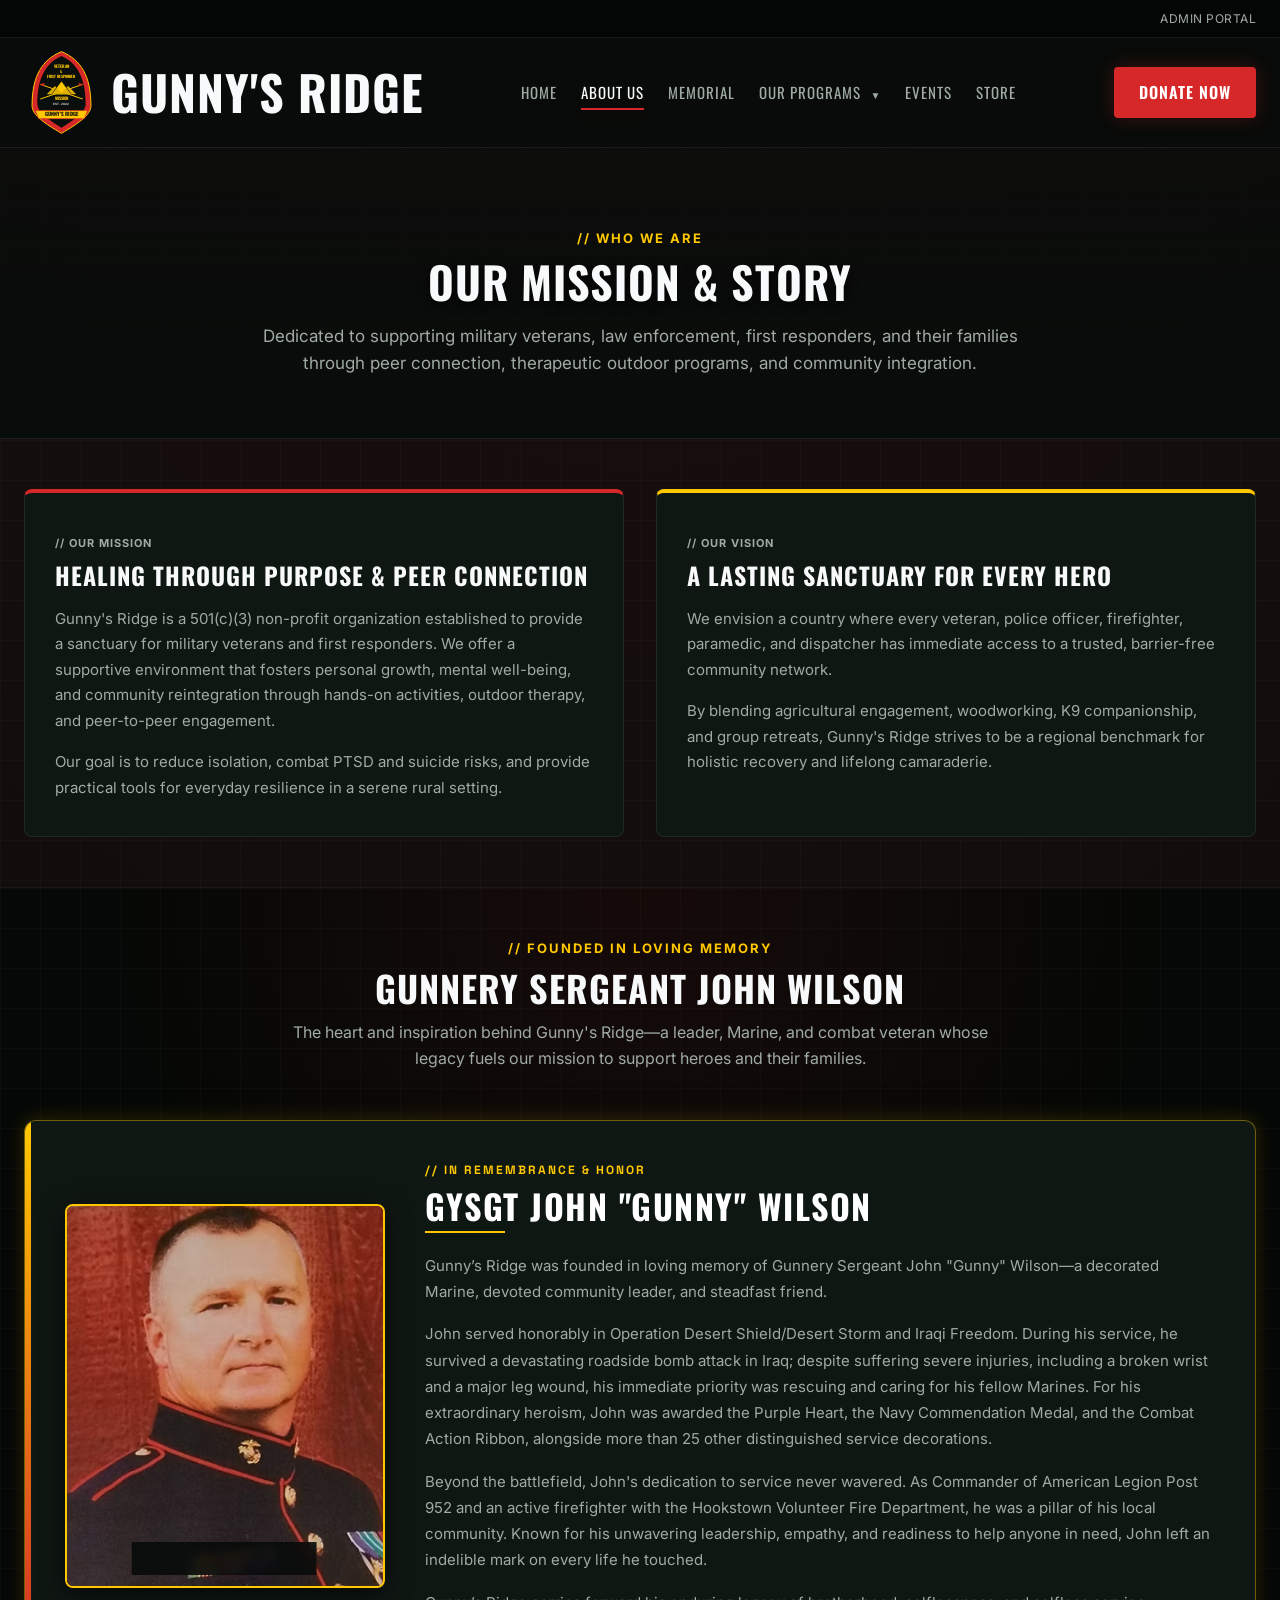
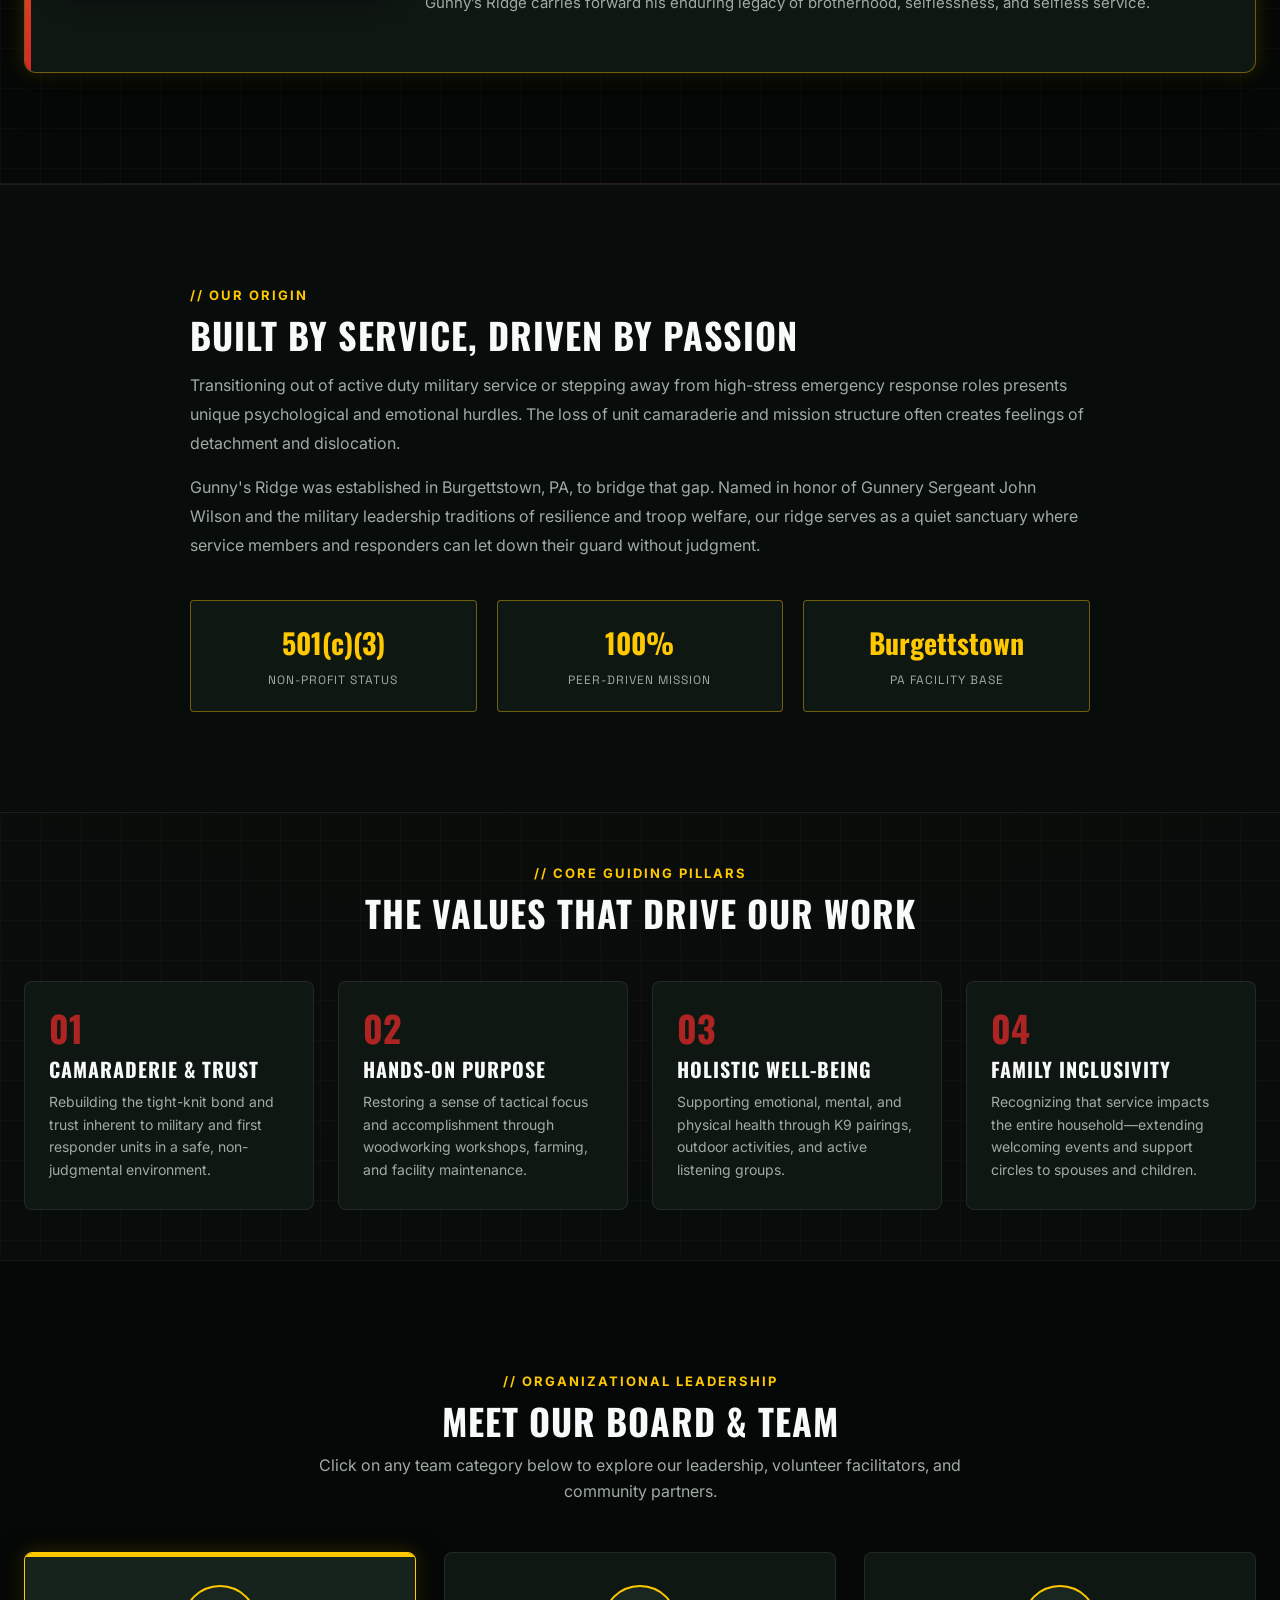
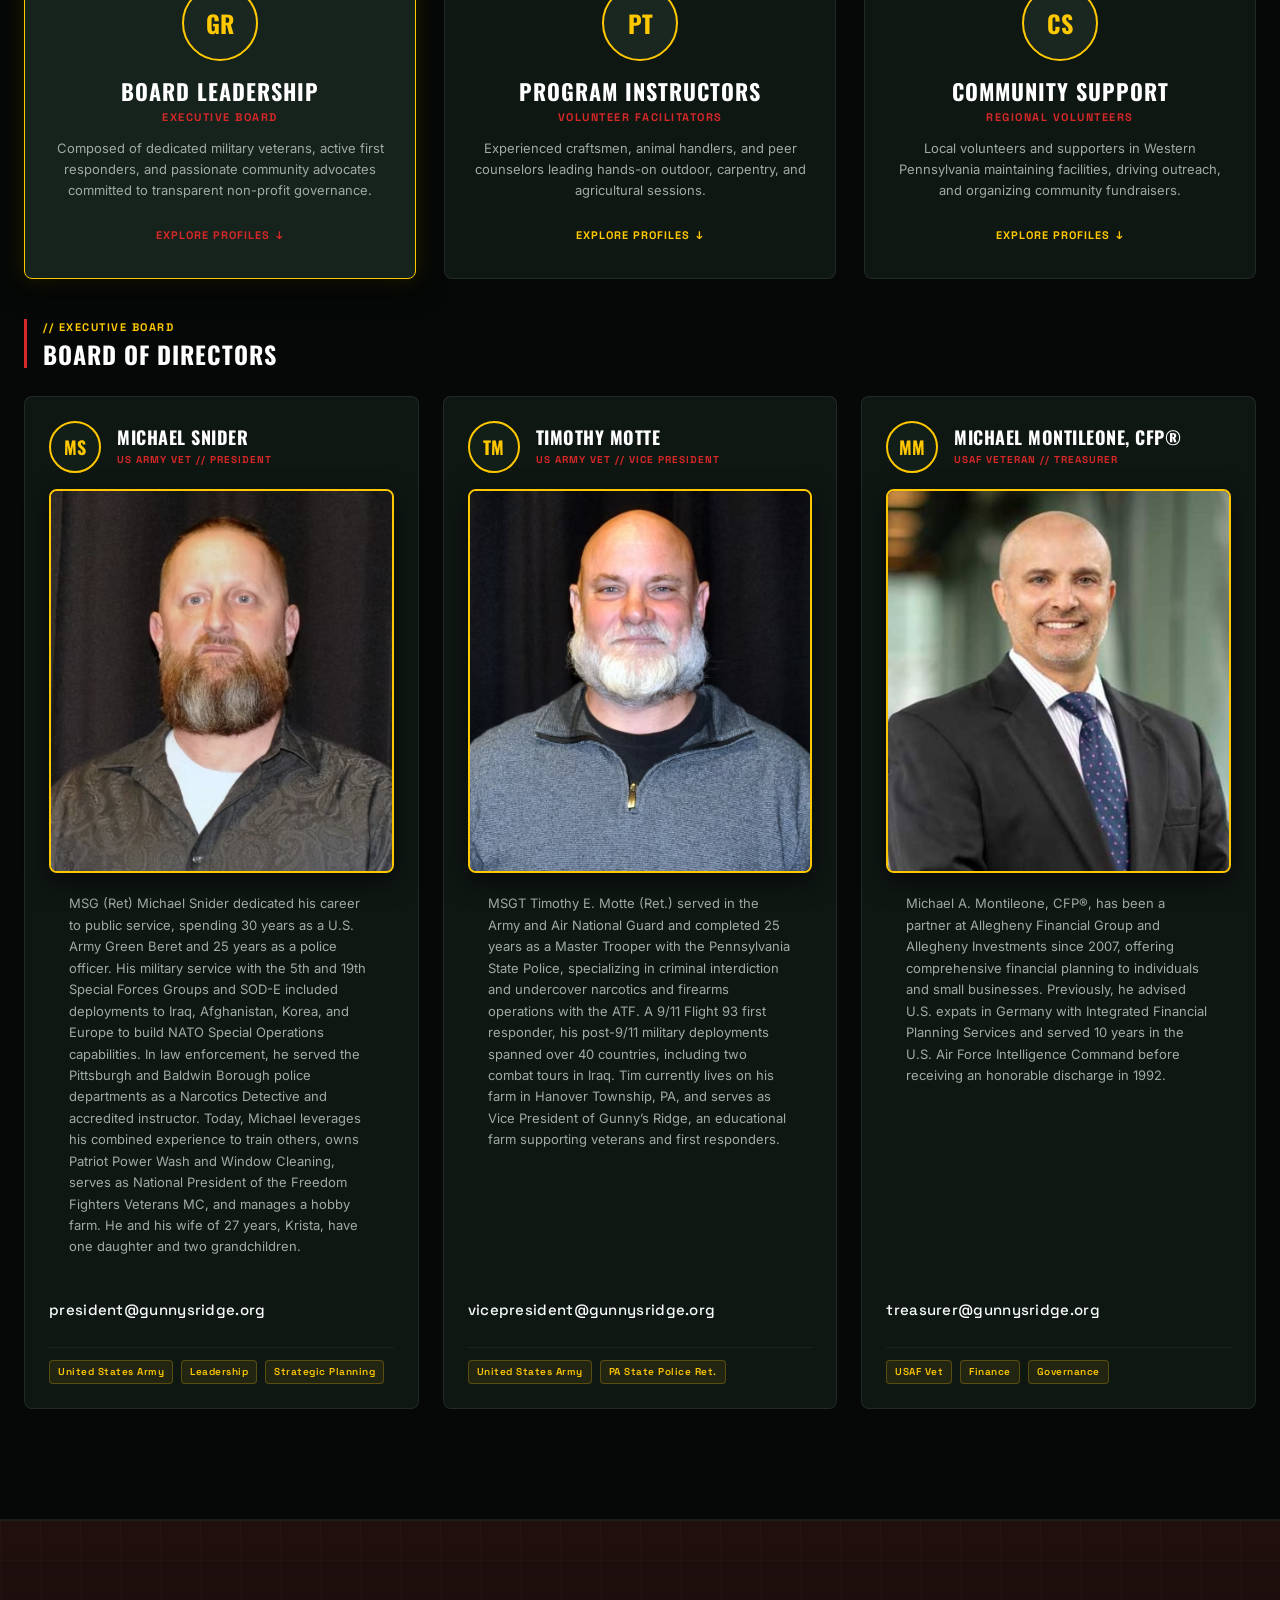
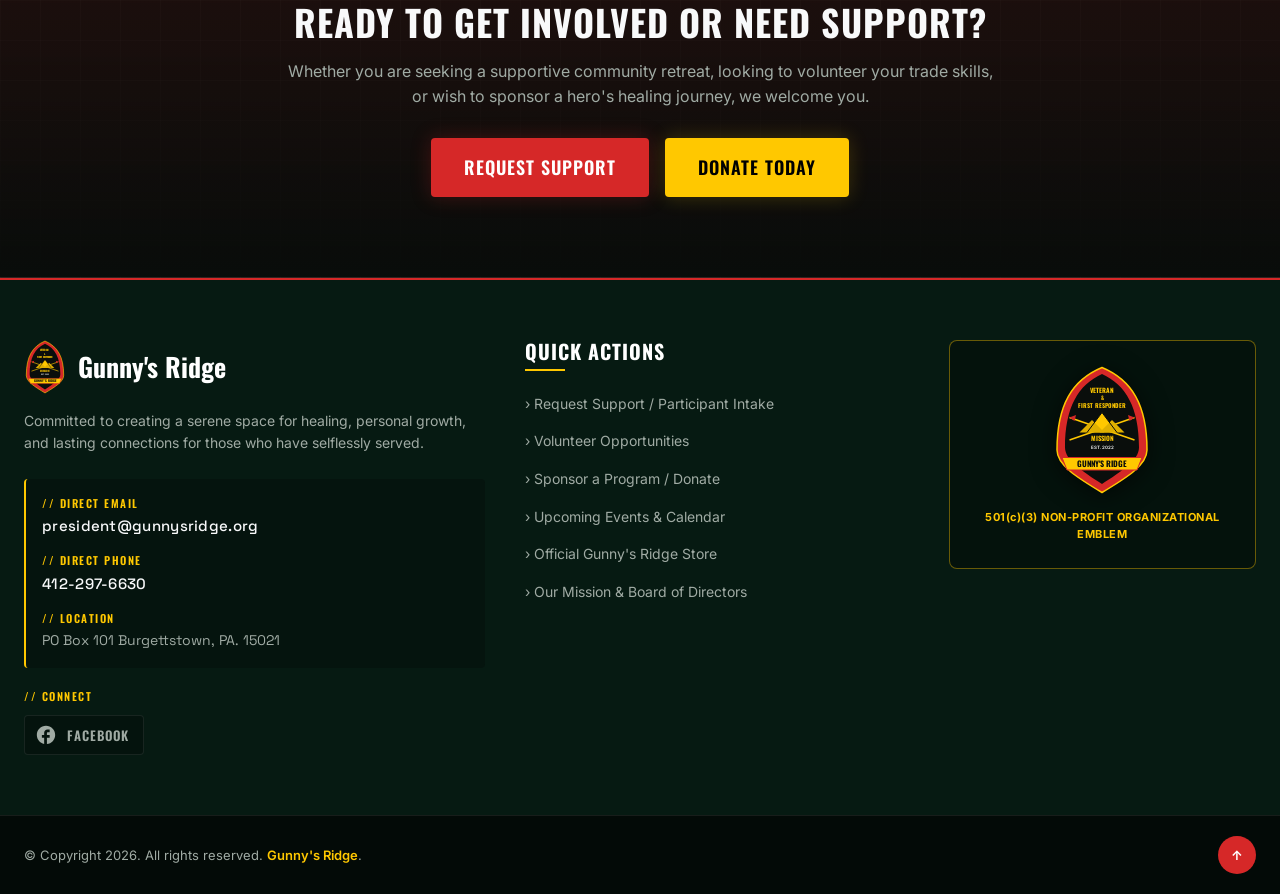
==== about_us/about_us.html @ 81937d88 "Added Events Page, new images, and favivon." ====
<!DOCTYPE html>
<html lang="en">
<head>
  <meta charset="UTF-8">
  <link rel="icon" href="../favicon.svg" type="image/svg+xml">
  <meta name="viewport" content="width=device-width, initial-scale=1.0">
  <title>About Us — Gunny's Ridge</title>
  
  <!-- Typography -->
  <link rel="preconnect" href="https://fonts.googleapis.com">
  <link rel="preconnect" href="https://fonts.gstatic.com" crossorigin>
  <link href="https://fonts.googleapis.com/css2?family=Inter:wght@300;400;500;600;700&family=Oswald:wght@500;600;700&family=Space+Grotesk:wght@500;600;700&display=swap" rel="stylesheet">

  <link rel="stylesheet" href="../shared.css">
  <link rel="stylesheet" href="about_us-style.css">
</head>
<body class="bg-pattern about-page" id="top">

  <!-- SVG Logo Emblem Definition -->
  <svg style="display: none;">
    <symbol id="gunny-emblem" viewBox="0 0 200 260">
      <path d="M 100,5 C 160,30 190,80 190,170 C 190,200 150,225 100,255 C 50,225 10,200 10,170 C 10,80 40,30 100,5 Z" fill="#D62828" stroke="#FFC800" stroke-width="3"/>
      <path d="M 100,18 C 148,40 174,85 174,165 C 174,190 140,212 100,238 C 60,212 26,190 26,165 C 26,85 52,40 100,18 Z" fill="#0A0E0C"/>
      <text x="100" y="55" fill="#FFC800" font-family="'Oswald', sans-serif" font-size="13" font-weight="700" text-anchor="middle">VETERAN</text>
      <text x="100" y="70" fill="#FFC800" font-family="'Oswald', sans-serif" font-size="11" font-weight="700" text-anchor="middle">&amp;</text>
      <text x="100" y="85" fill="#FFC800" font-family="'Oswald', sans-serif" font-size="12" font-weight="700" text-anchor="middle">FIRST RESPONDER</text>
      <line x1="35" y1="150" x2="165" y2="105" stroke="#FFC800" stroke-width="3"/>
      <polygon points="165,105 152,100 155,112" fill="#D62828"/>
      <line x1="35" y1="105" x2="165" y2="150" stroke="#FFC800" stroke-width="3"/>
      <polygon points="35,105 48,100 45,112" fill="#D62828"/>
      <polygon points="100,95 130,135 70,135" fill="#FFC800"/>
      <polygon points="80,110 105,135 55,135" fill="#E0B000"/>
      <polygon points="120,110 145,135 95,135" fill="#E0B000"/>
      <polyline points="70,135 100,95 130,135" fill="none" stroke="#0A0E0C" stroke-width="2"/>
      <text x="100" y="152" fill="#FFC800" font-family="'Oswald', sans-serif" font-size="13" font-weight="700" text-anchor="middle">MISSION</text>
      <text x="100" y="167" fill="#FFFFFF" font-family="'Inter', sans-serif" font-size="9" font-weight="600" text-anchor="middle">EST. 2022</text>
      <path d="M 20,185 L 180,185 L 170,210 L 30,210 Z" fill="#FFC800" stroke="#D62828" stroke-width="2"/>
      <text x="100" y="203" fill="#0A0E0C" font-family="'Oswald', sans-serif" font-size="16" font-weight="700" text-anchor="middle">GUNNY'S RIDGE</text>
    </symbol>
  </svg>

  <!-- Top Utility Bar -->
  <div class="utility-bar">
    <div class="utility-container">
      <div class="utility-actions">
        <a href="#admin" class="admin-link">Admin Portal</a>
      </div>
    </div>
  </div>

  <!-- Primary Navigation Header -->
  <header class="navbar">
    <div class="nav-container">
      <a href="../index.html" class="brand-logo">
        <svg class="logo-img" viewBox="0 0 200 260"><use href="#gunny-emblem"></use></svg>
        <span class="brand-title">GUNNY'S RIDGE</span>
      </a>

      <input type="checkbox" id="nav-toggle" class="nav-toggle-input">
      <label for="nav-toggle" class="nav-toggle-label" aria-label="Toggle Navigation Menu">
        <span></span>
        <span></span>
        <span></span>
      </label>

      <nav class="nav-menu">
        <ul class="nav-links">
          <li><a href="../index.html" class="nav-item">HOME</a></li>
          <li><a href="about_us.html" class="nav-item active">ABOUT US</a></li>
          <li><a href="#memorial" class="nav-item">MEMORIAL</a></li>
          <li class="nav-dropdown">
            <a href="../programs/programs-overview.html" class="nav-item">OUR PROGRAMS <span class="dropdown-arrow">▼</span></a>
            <ul class="dropdown-menu">
              <li><a href="../programs/support-and-healing.html">Support and Healing</a></li>
              <li><a href="../programs/sustainable-agriculture.html">Sustainable Agriculture</a></li>
              <li><a href="../programs/wood-working.html">Wood Working</a></li>
              <li><a href="../programs/team-building.html">Team Building &amp; Leadership</a></li>
              <li><a href="../programs/k9-service.html">K9 Service Dog Program</a></li>
              <li><a href="../programs/equine-therapy.html">Equine Therapy</a></li>
              <li><a href="../programs/animal-husbandry.html">Animal Husbandry</a></li>
            </ul>
          </li>
          <li><a href="../events/events.html" class="nav-item">EVENTS</a></li>
          <li><a href="../index.html#shop" class="nav-item">STORE</a></li>
        </ul>
        <div class="nav-cta-mobile">
          <a href="../index.html#donate" class="btn btn-crimson">DONATE NOW</a>
        </div>
      </nav>

      <div class="nav-cta-desktop">
        <a href="../index.html#donate" class="btn btn-crimson">DONATE NOW</a>
      </div>
    </div>
  </header>

  <main>
    <!-- Page Inner Hero Banner -->
    <section class="page-hero">
      <div class="page-hero-container">
        <span class="section-badge">// WHO WE ARE</span>
        <h1 class="page-hero-title">OUR MISSION &amp; STORY</h1>
        <p class="page-hero-subtitle">
          Dedicated to supporting military veterans, law enforcement, first responders, and their families through peer connection, therapeutic outdoor programs, and community integration.
        </p>
      </div>
    </section>

    <!-- Mission & Vision Section -->
    <section class="section-container">
      <div class="split-narrative-grid">
        <div class="narrative-card card-accent-border">
          <span class="card-badge">// OUR MISSION</span>
          <h2 class="narrative-heading">HEALING THROUGH PURPOSE &amp; PEER CONNECTION</h2>
          <p class="narrative-text">
            Gunny's Ridge is a 501(c)(3) non-profit organization established to provide a sanctuary for military veterans and first responders. We offer a supportive environment that fosters personal growth, mental well-being, and community reintegration through hands-on activities, outdoor therapy, and peer-to-peer engagement.
          </p>
          <p class="narrative-text">
            Our goal is to reduce isolation, combat PTSD and suicide risks, and provide practical tools for everyday resilience in a serene rural setting.
          </p>
        </div>

        <div class="narrative-card card-gold-border">
          <span class="card-badge">// OUR VISION</span>
          <h2 class="narrative-heading">A LASTING SANCTUARY FOR EVERY HERO</h2>
          <p class="narrative-text">
            We envision a country where every veteran, police officer, firefighter, paramedic, and dispatcher has immediate access to a trusted, barrier-free community network.
          </p>
          <p class="narrative-text">
            By blending agricultural engagement, woodworking, K9 companionship, and group retreats, Gunny's Ridge strives to be a regional benchmark for holistic recovery and lifelong camaraderie.
          </p>
        </div>
      </div>
    </section>

    <!-- MEMORIAL SECTION: IN LOVING MEMORY OF GYSGT JOHN WILSON -->
    <section class="memorial-section bg-pattern" id="memorial">
      <div class="section-container">
        <div class="section-header">
          <span class="section-badge">// FOUNDED IN LOVING MEMORY</span>
          <h2 class="section-title">GUNNERY SERGEANT JOHN WILSON</h2>
          <p class="section-subtitle">
            The heart and inspiration behind Gunny's Ridge—a leader, Marine, and combat veteran whose legacy fuels our mission to support heroes and their families.
          </p>
        </div>

        <!-- Featured Memorial Hero Card -->
        <div class="memorial-hero-card">
          <div class="memorial-portrait-container">
            <img src="../images/gunny.png" alt="Gunnery Sergeant John Wilson USMC Official Portrait" class="memorial-portrait-img">
            <div class="portrait-badge">USMC COMBAT VETERAN</div>
          </div>
          <div class="memorial-hero-content">
            <div class="memorial-rank-tag">// IN REMEMBRANCE &amp; HONOR</div>
            <h3 class="memorial-hero-name">GySgt John "Gunny" Wilson</h3>
            <div class="memorial-divider"></div>
            <p class="memorial-text">
              Gunny’s Ridge was founded in loving memory of Gunnery Sergeant John "Gunny" Wilson—a decorated Marine, devoted community leader, and steadfast friend.
            </p>
            <p class="memorial-text">
              John served honorably in Operation Desert Shield/Desert Storm and Iraqi Freedom. During his service, he survived a devastating roadside bomb attack in Iraq; despite suffering severe injuries, including a broken wrist and a major leg wound, his immediate priority was rescuing and caring for his fellow Marines. For his extraordinary heroism, John was awarded the Purple Heart, the Navy Commendation Medal, and the Combat Action Ribbon, alongside more than 25 other distinguished service decorations.
            </p>
            <p class="memorial-text">
              Beyond the battlefield, John's dedication to service never wavered. As Commander of American Legion Post 952 and an active firefighter with the Hookstown Volunteer Fire Department, he was a pillar of his local community. Known for his unwavering leadership, empathy, and readiness to help anyone in need, John left an indelible mark on every life he touched.
            </p>
            <p class="memorial-text"> 
              Gunny’s Ridge carries forward his enduring legacy of brotherhood, selflessness, and selfless service.
            </p>
          </div>
        </div>
      </div>
    </section>

    <!-- Origin & Background Story -->
    <section class="story-section">
      <div class="section-container">
        <div class="story-layout">
          <div class="story-content">
            <span class="section-badge">// OUR ORIGIN</span>
            <h2 class="section-title">BUILT BY SERVICE, DRIVEN BY PASSION</h2>
            <p class="story-paragraph">
              Transitioning out of active duty military service or stepping away from high-stress emergency response roles presents unique psychological and emotional hurdles. The loss of unit camaraderie and mission structure often creates feelings of detachment and dislocation.
            </p>
            <p class="story-paragraph">
              Gunny's Ridge was established in Burgettstown, PA, to bridge that gap. Named in honor of Gunnery Sergeant John Wilson and the military leadership traditions of resilience and troop welfare, our ridge serves as a quiet sanctuary where service members and responders can let down their guard without judgment.
            </p>

            <div class="stat-callout-grid">
              <div class="stat-box">
                <span class="stat-value">501(c)(3)</span>
                <span class="stat-label">Non-Profit Status</span>
              </div>
              <div class="stat-box">
                <span class="stat-value">100%</span>
                <span class="stat-label">Peer-Driven Mission</span>
              </div>
              <div class="stat-box">
                <span class="stat-value">Burgettstown</span>
                <span class="stat-label">PA Facility Base</span>
              </div>
            </div>
          </div>
        </div>
      </div>
    </section>

    <!-- Core Pillars / Values -->
    <section class="section-container">
      <div class="section-header">
        <span class="section-badge">// CORE GUIDING PILLARS</span>
        <h2 class="section-title">THE VALUES THAT DRIVE OUR WORK</h2>
      </div>

      <div class="pillars-grid">
        <div class="pillar-card">
          <div class="pillar-number">01</div>
          <h3 class="pillar-title">Camaraderie &amp; Trust</h3>
          <p class="pillar-desc">Rebuilding the tight-knit bond and trust inherent to military and first responder units in a safe, non-judgmental environment.</p>
        </div>

        <div class="pillar-card">
          <div class="pillar-number">02</div>
          <h3 class="pillar-title">Hands-On Purpose</h3>
          <p class="pillar-desc">Restoring a sense of tactical focus and accomplishment through woodworking workshops, farming, and facility maintenance.</p>
        </div>

        <div class="pillar-card">
          <div class="pillar-number">03</div>
          <h3 class="pillar-title">Holistic Well-being</h3>
          <p class="pillar-desc">Supporting emotional, mental, and physical health through K9 pairings, outdoor activities, and active listening groups.</p>
        </div>

        <div class="pillar-card">
          <div class="pillar-number">04</div>
          <h3 class="pillar-title">Family Inclusivity</h3>
          <p class="pillar-desc">Recognizing that service impacts the entire household—extending welcoming events and support circles to spouses and children.</p>
        </div>
      </div>
    </section>

    <!-- Leadership & Board of Directors Showcase -->
    <section class="team-wrapper" id="team-section">
      <div class="section-container">
        <div class="section-header">
          <span class="section-badge">// ORGANIZATIONAL LEADERSHIP</span>
          <h2 class="section-title">MEET OUR BOARD &amp; TEAM</h2>
          <p class="section-subtitle">Click on any team category below to explore our leadership, volunteer facilitators, and community partners.</p>
        </div>

        <!-- Pure CSS Interactive Controller Inputs -->
        <input type="radio" name="team-tab" id="tab-board" class="team-tab-input" checked>
        <input type="radio" name="team-tab" id="tab-instructors" class="team-tab-input">
        <input type="radio" name="team-tab" id="tab-volunteers" class="team-tab-input">

        <!-- Category Selector Tiles -->
        <div class="team-grid">
          <!-- Tile 1: Board Leadership -->
          <label for="tab-board" class="team-card team-card-interactive card-board-tile">
            <div class="active-indicator-bar"></div>
            <div class="team-avatar-placeholder">
              <span>GR</span>
            </div>
            <div class="team-info">
              <h3 class="team-name">Board Leadership</h3>
              <span class="team-role">EXECUTIVE BOARD</span>
              <p class="team-bio">Composed of dedicated military veterans, active first responders, and passionate community advocates committed to transparent non-profit governance.</p>
              <div class="tile-action-prompt">EXPLORE PROFILES <span class="arrow">↓</span></div>
            </div>
          </label>

          <!-- Tile 2: Program Instructors -->
          <label for="tab-instructors" class="team-card team-card-interactive card-instructors-tile">
            <div class="active-indicator-bar"></div>
            <div class="team-avatar-placeholder">
              <span>PT</span>
            </div>
            <div class="team-info">
              <h3 class="team-name">Program Instructors</h3>
              <span class="team-role">VOLUNTEER FACILITATORS</span>
              <p class="team-bio">Experienced craftsmen, animal handlers, and peer counselors leading hands-on outdoor, carpentry, and agricultural sessions.</p>
              <div class="tile-action-prompt">EXPLORE PROFILES <span class="arrow">↓</span></div>
            </div>
          </label>

          <!-- Tile 3: Community Support -->
          <label for="tab-volunteers" class="team-card team-card-interactive card-volunteers-tile">
            <div class="active-indicator-bar"></div>
            <div class="team-avatar-placeholder">
              <span>CS</span>
            </div>
            <div class="team-info">
              <h3 class="team-name">Community Support</h3>
              <span class="team-role">REGIONAL VOLUNTEERS</span>
              <p class="team-bio">Local volunteers and supporters in Western Pennsylvania maintaining facilities, driving outreach, and organizing community fundraisers.</p>
              <div class="tile-action-prompt">EXPLORE PROFILES <span class="arrow">↓</span></div>
            </div>
          </label>
        </div>

        <!-- Dynamic Profile Drawers -->
        <div class="team-profiles-container">

          <!-- DRAWER 1: BOARD LEADERSHIP PROFILES -->
          <div class="profile-drawer drawer-board">
            <div class="drawer-header">
              <span class="drawer-badge">// EXECUTIVE BOARD</span>
              <h3 class="drawer-title">BOARD OF DIRECTORS</h3>
            </div>
            
            <div class="profiles-detail-grid">
              <!-- Profile 1 -->
              <div class="profile-card">
                <div class="profile-header">
                  <div class="profile-avatar">
                    <span>MS</span>
                  </div>
                  <div class="profile-title-block">
                    <h4 class="profile-name">Michael Snider</h4>
                    <span class="profile-rank">US ARMY VET // PRESIDENT</span>
                  </div>
                </div>
                <div class="memorial-portrait-container">
                  <img src="../images/michael-sinder.png" class="memorial-portrait-img">
                </div>
                <p class="profile-bio">
                  MSG (Ret) Michael Snider dedicated his career to public service, spending 30 years as a U.S. Army Green Beret and 25 years as a police officer. His military service with the 5th and 19th Special Forces Groups and SOD-E included deployments to Iraq, Afghanistan, Korea, and Europe to build NATO Special Operations capabilities. In law enforcement, he served the Pittsburgh and Baldwin Borough police departments as a Narcotics Detective and accredited instructor. Today, Michael leverages his combined experience to train others, owns Patriot Power Wash and Window Cleaning, serves as National President of the Freedom Fighters Veterans MC, and manages a hobby farm. He and his wife of 27 years, Krista, have one daughter and two grandchildren.
                </p>
                <a href="mailto:president@gunnysridge.org" class="contact-value">president@gunnysridge.org</a>
                <br>
                <div class="profile-meta">
                  <span class="meta-tag">United States Army</span>
                  <span class="meta-tag">Leadership</span>
                  <span class="meta-tag">Strategic Planning</span>
                </div>
              </div>

              <!-- Profile 2 -->
              <div class="profile-card">
                <div class="profile-header">
                  <div class="profile-avatar">
                    <span>TM</span>
                  </div>
                  <div class="profile-title-block">
                    <h4 class="profile-name">Timothy Motte</h4>
                    <span class="profile-rank">US ARMY VET // VICE PRESIDENT</span>
                  </div>
                </div>
                <div class="memorial-portrait-container">
                  <img src="../images/timothy.png" class="memorial-portrait-img">
                </div>
                <p class="profile-bio">
                  MSGT Timothy E. Motte (Ret.) served in the Army and Air National Guard and completed 25 years as a Master Trooper with the Pennsylvania State Police, specializing in criminal interdiction and undercover narcotics and firearms operations with the ATF. A 9/11 Flight 93 first responder, his post-9/11 military deployments spanned over 40 countries, including two combat tours in Iraq. Tim currently lives on his farm in Hanover Township, PA, and serves as Vice President of Gunny’s Ridge, an educational farm supporting veterans and first responders.
                </p>
                <a href="mailto:vicepresident@gunnysridge.org" class="contact-value">vicepresident@gunnysridge.org</a>
                <br>
                <div class="profile-meta">
                  <span class="meta-tag">United States Army</span>
                  <span class="meta-tag">PA State Police Ret.</span>
                </div>
              </div>

              <!-- Profile 3 -->
              <div class="profile-card">
                <div class="profile-header">
                  <div class="profile-avatar">
                    <span>MM</span>
                  </div>
                  <div class="profile-title-block">
                    <h4 class="profile-name">Michael Montileone, CFP®</h4>
                    <span class="profile-rank">USAF VETERAN // TREASURER</span>
                  </div>
                </div>
                <div class="memorial-portrait-container">
                  <img src="../images/michael.jpg" class="memorial-portrait-img">
                </div> 
                <p class="profile-bio">
                  Michael A. Montileone, CFP®, has been a partner at Allegheny Financial Group and Allegheny Investments since 2007, offering comprehensive financial planning to individuals and small businesses. Previously, he advised U.S. expats in Germany with Integrated Financial Planning Services and served 10 years in the U.S. Air Force Intelligence Command before receiving an honorable discharge in 1992.
                </p>
                <a href="mailto:treasurer@gunnysridge.org" class="contact-value">treasurer@gunnysridge.org</a>
                <br>
                <div class="profile-meta">
                  <span class="meta-tag">USAF Vet</span>
                  <span class="meta-tag">Finance</span>
                  <span class="meta-tag">Governance</span>
                </div>
              </div>
            </div>
          </div>

          <!-- DRAWER 2: PROGRAM INSTRUCTORS PROFILES -->
          <div class="profile-drawer drawer-instructors">
            <div class="drawer-header">
              <span class="drawer-badge">// VOLUNTEER FACILITATORS</span>
              <h3 class="drawer-title">PROGRAM INSTRUCTORS &amp; PEER FACILITATORS</h3>
            </div>

            <div class="profiles-detail-grid">
              <!-- Profile 1 -->
              <div class="profile-card">
                <div class="profile-header">
                  <div class="profile-avatar">
                    <span>TH</span>
                  </div>
                  <div class="profile-title-block">
                    <h4 class="profile-name">Tom "Grizz" Hendricks</h4>
                    <span class="profile-rank">US ARMY COMBAT VET // WOODWORKING LEAD</span>
                  </div>
                </div>
                <p class="profile-bio">
                  Master carpenter and Army veteran. Tom guides hands-on timber and furniture building workshops, using creative craft to build focus and camaraderie.
                </p>
                <div class="profile-meta">
                  <span class="meta-tag">Woodworking</span>
                  <span class="meta-tag">Army Vet</span>
                  <span class="meta-tag">Craft Therapy</span>
                </div>
              </div>

              <!-- Profile 2 -->
              <div class="profile-card">
                <div class="profile-header">
                  <div class="profile-avatar">
                    <span>MT</span>
                  </div>
                  <div class="profile-title-block">
                    <h4 class="profile-name">Marcus Thorne</h4>
                    <span class="profile-rank">RET. POLICE K9 OFFICER // CANINE PROGRAM</span>
                  </div>
                </div>
                <p class="profile-bio">
                  20 years in law enforcement as a K9 handler and trainer. Marcus manages service dog orientations, handler training, and animal-assisted therapy circles.
                </p>
                <div class="profile-meta">
                  <span class="meta-tag">K9 Handler</span>
                  <span class="meta-tag">Law Enforcement</span>
                  <span class="meta-tag">Therapy</span>
                </div>
              </div>

              <!-- Profile 3 -->
              <div class="profile-card">
                <div class="profile-header">
                  <div class="profile-avatar">
                    <span>ER</span>
                  </div>
                  <div class="profile-title-block">
                    <h4 class="profile-name">Elena Rostova</h4>
                    <span class="profile-rank">HORTICULTURIST // AGRICULTURE DIRECTOR</span>
                  </div>
                </div>
                <p class="profile-bio">
                  Specialist in sustainable farming and regenerative soil systems. Elena leads our outdoor therapeutic agriculture and livestock management activities.
                </p>
                <div class="profile-meta">
                  <span class="meta-tag">Agriculture</span>
                  <span class="meta-tag">First Responder Family</span>
                  <span class="meta-tag">Outdoors</span>
                </div>
              </div>
            </div>
          </div>

          <!-- DRAWER 3: COMMUNITY SUPPORT PROFILES -->
          <div class="profile-drawer drawer-volunteers">
            <div class="drawer-header">
              <span class="drawer-badge">// REGIONAL VOLUNTEERS</span>
              <h3 class="drawer-title">COMMUNITY SUPPORT &amp; REGIONAL TEAM</h3>
            </div>

            <div class="profiles-detail-grid">
              <!-- Profile 1 -->
              <div class="profile-card">
                <div class="profile-header">
                  <div class="profile-avatar">
                    <span>RA</span>
                  </div>
                  <div class="profile-title-block">
                    <h4 class="profile-name">Rachel Adams</h4>
                    <span class="profile-rank">REGIONAL OUTREACH COORDINATOR</span>
                  </div>
                </div>
                <p class="profile-bio">
                  Coordinates regional partnerships across Western Pennsylvania, connecting local emergency services, VA centers, and community sponsors.
                </p>
                <div class="profile-meta">
                  <span class="meta-tag">Outreach</span>
                  <span class="meta-tag">Community</span>
                  <span class="meta-tag">Partnerships</span>
                </div>
              </div>

              <!-- Profile 2 -->
              <div class="profile-card">
                <div class="profile-header">
                  <div class="profile-avatar">
                    <span>CG</span>
                  </div>
                  <div class="profile-title-block">
                    <h4 class="profile-name">Carlos Gutierrez</h4>
                    <span class="profile-rank">VOLUNTEER FIREFIGHTER // LOGISTICS LEAD</span>
                  </div>
                </div>
                <p class="profile-bio">
                  Active volunteer firefighter in Washington County. Carlos leads facility workdays, event staging, equipment maintenance, and volunteer teams.
                </p>
                <div class="profile-meta">
                  <span class="meta-tag">Fire Service</span>
                  <span class="meta-tag">Logistics</span>
                  <span class="meta-tag">Workdays</span>
                </div>
              </div>

              <!-- Profile 3 -->
              <div class="profile-card">
                <div class="profile-header">
                  <div class="profile-avatar">
                    <span>JB</span>
                  </div>
                  <div class="profile-title-block">
                    <h4 class="profile-name">Jim &amp; Kathy Bauer</h4>
                    <span class="profile-rank">GROUNDS &amp; EVENT HOSPITALITY LEADS</span>
                  </div>
                </div>
                <p class="profile-bio">
                  Dedicated local supporters who oversee property beautification, participant meals during weekend retreats, and seasonal community fundraisers.
                </p>
                <div class="profile-meta">
                  <span class="meta-tag">Hospitality</span>
                  <span class="meta-tag">Facility Care</span>
                  <span class="meta-tag">Fundraising</span>
                </div>
              </div>
            </div>
          </div>

        </div>
      </div>
    </section>

    <!-- Call to Action Section -->
    <section class="cta-banner">
      <div class="cta-container">
        <h2 class="cta-title">READY TO GET INVOLVED OR NEED SUPPORT?</h2>
        <p class="cta-desc">
          Whether you are seeking a supportive community retreat, looking to volunteer your trade skills, or wish to sponsor a hero's healing journey, we welcome you.
        </p>
        <div class="cta-actions">
          <a href="../index.html#intake" class="btn btn-crimson btn-lg">REQUEST SUPPORT</a>
          <a href="../index.html#donate" class="btn btn-gold btn-lg">DONATE TODAY</a>
        </div>
      </div>
    </section>
  </main>

  <!-- Footer -->
  <footer class="modern-footer">
    <div class="footer-container">
      <!-- Col 1: Brand & Contact Info -->
      <div class="footer-col brand-col">
        <div class="footer-logo-block">
          <svg class="footer-logo-img" viewBox="0 0 200 260"><use href="#gunny-emblem"></use></svg>
          <div class="footer-brand-title">Gunny's Ridge</div>
        </div>
        <p class="footer-mission">
          Committed to creating a serene space for healing, personal growth, and lasting connections for those who have selflessly served.
        </p>
        
        <div class="footer-contact-info">
          <div class="contact-item">
            <span class="contact-label">// DIRECT EMAIL</span>
            <a href="mailto:president@gunnysridge.org" class="contact-value">president@gunnysridge.org</a>
          </div>
          <div class="contact-item">
            <span class="contact-label">// DIRECT PHONE</span>
            <a href="tel:4122976630" class="contact-value">412-297-6630</a>
          </div>
          <div class="contact-item">
            <span class="contact-label">// LOCATION</span>
            <span class="contact-value-static">PO Box 101 Burgettstown, PA. 15021</span>
          </div>
        </div>

        <div class="footer-social">
          <span class="contact-label">// CONNECT</span>
          <ul class="social-links">
            <li>
              <a href="https://www.facebook.com/profile.php?id=100088198623517"
                 class="social-link"
                 target="_blank"
                 rel="noopener noreferrer"
                 aria-label="Gunny's Ridge on Facebook">
                <svg viewBox="0 0 24 24" aria-hidden="true" focusable="false">
                  <path d="M22 12c0-5.52-4.48-10-10-10S2 6.48 2 12c0 4.84 3.44 8.87 8 9.8V15H7.5v-3H10v-2.5C10 7.57 11.57 6 13.5 6H16v3h-2c-.55 0-1 .45-1 1V12h3v3h-3v6.95c5.05-.5 9-4.76 9-9.95z"/>
                </svg>
                <span class="social-link-label">Facebook</span>
              </a>
            </li>
          </ul>
        </div>
      </div>

      <!-- Col 2: Quick Links -->
      <div class="footer-col nav-col">
        <h3 class="footer-heading">Quick Actions</h3>
        <ul class="footer-links">
          <li><a href="../index.html#intake">› Request Support / Participant Intake</a></li>
          <li><a href="../index.html#volunteer">› Volunteer Opportunities</a></li>
          <li><a href="../index.html#donate">› Sponsor a Program / Donate</a></li>
          <li><a href="../events/events.html">› Upcoming Events &amp; Calendar</a></li>
          <li><a href="../index.html#shop">› Official Gunny's Ridge Store</a></li>
          <li><a href="about_us.html">› Our Mission &amp; Board of Directors</a></li>
        </ul>
      </div>

      <!-- Col 3: Emblem Showcase -->
      <div class="footer-col crest-col">
        <div class="crest-card">
          <svg class="crest-img" viewBox="0 0 200 260"><use href="#gunny-emblem"></use></svg>
          <div class="crest-tag">501(c)(3) NON-PROFIT ORGANIZATIONAL EMBLEM</div>
        </div>
      </div>
    </div>

    <div class="footer-bottom">
      <div class="bottom-container">
        <p>© Copyright 2026. All rights reserved. <span class="highlight-text">Gunny's Ridge</span>.</p>
        <a href="#top" class="back-to-top" aria-label="Back to Top">
          <span>↑</span>
        </a>
      </div>
    </div>
  </footer>

</body>
</html>
---- shared.css ----
/* ==========================================================================
   GUNNY'S RIDGE — SHARED DESIGN SYSTEM (chrome, tokens, layout)
   ========================================================================== */

:root {
  --brand-red: #D62828;
  --brand-red-hover: #B01E1E;
  --brand-gold: #FFC800;
  --brand-gold-hover: #E0B000;

  --bg-dark-base: #080C0A;
  --bg-forest-dark: #061A12;
  --bg-card-surface: #0F1713;
  --bg-card-hover: #16221C;

  --text-primary: #F8F9FA;
  --text-muted: #A0ABA4;
  --text-gold: #FFD700;

  --border-subtle: rgba(255, 255, 255, 0.08);
  --border-red: rgba(214, 40, 40, 0.4);
  --border-gold: rgba(255, 200, 0, 0.4);
  --glow-red: 0 0 20px rgba(214, 40, 40, 0.25);
  --glow-gold: 0 0 20px rgba(255, 200, 0, 0.2);

  --font-heading: 'Oswald', sans-serif;
  --font-body: 'Inter', system-ui, -apple-system, sans-serif;
  --font-tech: 'Space Grotesk', sans-serif;

  --radius-sm: 4px;
  --radius-md: 8px;
  --radius-lg: 12px;
  --transition: all 0.25s cubic-bezier(0.4, 0, 0.2, 1);
}

*, *::before, *::after {
  box-sizing: border-box;
  margin: 0;
  padding: 0;
}

html {
  scroll-behavior: smooth;
  font-size: 16px;
}

body {
  background-color: var(--bg-dark-base);
  color: var(--text-primary);
  font-family: var(--font-body);
  line-height: 1.6;
  -webkit-font-smoothing: antialiased;
  overflow-x: hidden;
}

h1, h2, h3, h4 {
  font-family: var(--font-heading);
  text-transform: uppercase;
  letter-spacing: 1px;
  line-height: 1.15;
}

a {
  color: inherit;
  text-decoration: none;
}

.bg-pattern {
  background-image:
    radial-gradient(circle at 50% 0%, rgba(214, 40, 40, 0.08) 0%, transparent 50%),
    linear-gradient(to right, rgba(255, 255, 255, 0.02) 1px, transparent 1px),
    linear-gradient(to bottom, rgba(255, 255, 255, 0.02) 1px, transparent 1px);
  background-size: 100% 100%, 40px 40px, 40px 40px;
}

.desktop-only {
  display: inline;
}

/* Buttons */
.btn {
  display: inline-flex;
  align-items: center;
  justify-content: center;
  padding: 12px 24px;
  min-height: 48px;
  font-family: var(--font-heading);
  font-size: 16px;
  font-weight: 600;
  letter-spacing: 1px;
  text-transform: uppercase;
  border-radius: var(--radius-sm);
  cursor: pointer;
  border: 1px solid transparent;
  transition: var(--transition);
  white-space: nowrap;
  flex-shrink: 0;
}

.btn-lg {
  padding: 14px 32px;
  font-size: 18px;
}

.btn-crimson {
  background-color: var(--brand-red);
  color: #FFFFFF;
  box-shadow: var(--glow-red);
}

.btn-crimson:hover {
  background-color: var(--brand-red-hover);
  transform: translateY(-2px);
}

.btn-gold {
  background-color: var(--brand-gold);
  color: #000000;
  box-shadow: var(--glow-gold);
}

.btn-gold:hover {
  background-color: var(--brand-gold-hover);
  transform: translateY(-2px);
}

/* Utility bar */
.utility-bar {
  background-color: #040605;
  border-bottom: 1px solid var(--border-subtle);
  font-size: 13px;
  padding: 8px 0;
}

.utility-container {
  max-width: 1280px;
  margin: 0 auto;
  padding: 0 24px;
  display: flex;
  justify-content: flex-end;
  align-items: center;
  gap: 12px;
}

.admin-link {
  color: var(--text-muted);
  font-size: 12px;
  letter-spacing: 0.5px;
  text-transform: uppercase;
  white-space: nowrap;
}

.admin-link:hover {
  color: var(--text-primary);
}

/* Navbar */
.navbar {
  position: sticky;
  top: 0;
  z-index: 1000;
  background-color: rgba(8, 12, 10, 0.95);
  backdrop-filter: blur(12px);
  border-bottom: 1px solid var(--border-subtle);
}

.nav-container {
  max-width: 1280px;
  margin: 0 auto;
  padding: 12px 24px;
  display: flex;
  justify-content: space-between;
  align-items: center;
  gap: 20px;
  position: relative;
}

.brand-logo {
  display: flex;
  align-items: center;
  gap: 12px;
  flex-shrink: 0;
  text-decoration: none;
}

.logo-img {
  height: 85px;
  width: 75px;
  flex-shrink: 0;
  display: block;
}

.brand-title {
  font-family: var(--font-heading);
  font-size: 48px;
  font-weight: 700;
  color: var(--text-primary);
  line-height: 1;
  letter-spacing: 1px;
  white-space: nowrap;
}

.nav-menu {
  display: flex;
  align-items: center;
  gap: 28px;
}

.nav-links {
  display: flex;
  align-items: center;
  gap: 24px;
  list-style: none;
}

.nav-item {
  font-family: var(--font-heading);
  font-size: 15px;
  letter-spacing: 1px;
  color: var(--text-muted);
  padding: 6px 0;
  transition: var(--transition);
  position: relative;
  white-space: nowrap;
  display: inline-block;
}

.nav-item:hover,
.nav-item.active {
  color: var(--text-primary);
}

.nav-item.active::after {
  content: '';
  position: absolute;
  bottom: 0;
  left: 0;
  width: 100%;
  height: 2px;
  background-color: var(--brand-red);
  box-shadow: var(--glow-red);
}

.nav-cta-desktop {
  flex-shrink: 0;
}

.nav-cta-mobile {
  display: none;
}

.nav-toggle-input {
  display: none;
}

.nav-toggle-label {
  display: none;
  flex-direction: column;
  justify-content: space-between;
  width: 28px;
  height: 20px;
  cursor: pointer;
  flex-shrink: 0;
}

.nav-toggle-label span {
  height: 3px;
  width: 100%;
  background-color: var(--text-primary);
  border-radius: 2px;
  transition: var(--transition);
}

/* Dropdown */
.nav-dropdown {
  position: relative;
  display: inline-block;
}

.dropdown-arrow {
  font-size: 10px;
  margin-left: 6px;
  vertical-align: middle;
  transition: transform 0.2s ease;
}

.dropdown-menu {
  display: none;
  position: absolute;
  top: 100%;
  left: 0;
  background-color: var(--bg-card-surface);
  border: 1px solid var(--border-subtle);
  border-radius: var(--radius-sm);
  list-style: none;
  padding: 12px 0;
  min-width: 280px;
  z-index: 1001;
  box-shadow: 0 12px 30px rgba(0, 0, 0, 0.7), var(--glow-gold);
}

.nav-dropdown:hover .dropdown-menu {
  display: block;
  animation: fadeIn 0.2s ease-in-out;
}

.nav-dropdown:hover .dropdown-arrow {
  transform: rotate(180deg);
}

.dropdown-menu li a {
  display: block;
  padding: 12px 24px;
  color: var(--text-muted);
  font-size: 14px;
  font-family: var(--font-heading);
  letter-spacing: 1px;
  transition: var(--transition);
  text-transform: uppercase;
}

.dropdown-menu li a:hover {
  background-color: var(--bg-card-hover);
  color: var(--brand-gold);
  padding-left: 28px;
  border-left: 3px solid var(--brand-gold);
}

@keyframes fadeIn {
  from { opacity: 0; transform: translateY(-10px); }
  to { opacity: 1; transform: translateY(0); }
}

/* Page layout helpers */
.page-hero {
  padding: 80px 24px 60px;
  background:
    linear-gradient(180deg, rgba(8, 12, 10, 0.7) 0%, var(--bg-dark-base) 100%),
    url('https://images.unsplash.com/photo-1473448912268-2022ce9509d8?auto=format&fit=crop&w=1600&q=80') center/cover no-repeat;
  border-bottom: 1px solid var(--border-subtle);
  text-align: center;
}

.page-hero-container {
  max-width: 800px;
  margin: 0 auto;
}

.page-hero-title {
  font-size: 44px;
  margin-top: 8px;
  margin-bottom: 16px;
  text-shadow: 0 4px 12px rgba(0, 0, 0, 0.8);
}

.page-hero-subtitle {
  font-size: 17px;
  color: var(--text-muted);
  line-height: 1.6;
}

.section-container {
  max-width: 1280px;
  margin: 0 auto;
  padding: 80px 24px;
}

.section-header {
  text-align: center;
  margin-bottom: 48px;
}

.section-badge {
  color: var(--brand-gold);
  font-size: 13px;
  font-weight: 700;
  letter-spacing: 2px;
  display: block;
  margin-bottom: 8px;
}

.section-title {
  font-size: 36px;
}

.section-subtitle {
  color: var(--text-muted);
  font-size: 16px;
  max-width: 720px;
  margin: 12px auto 0;
  line-height: 1.6;
}

.narrative-text {
  color: var(--text-muted);
  font-size: 15px;
  margin-bottom: 16px;
  line-height: 1.7;
}

.content-body {
  max-width: 800px;
  text-align: center;
}

.card-badge {
  font-size: 11px;
  font-weight: 700;
  letter-spacing: 1px;
  color: var(--text-muted);
  margin-bottom: 12px;
}

.card-title {
  font-size: 24px;
  margin-bottom: 12px;
}

.card-desc {
  color: var(--text-muted);
  font-size: 14px;
  margin-bottom: 24px;
}

.card-link {
  font-family: var(--font-heading);
  font-size: 15px;
  color: var(--brand-gold);
  letter-spacing: 1px;
  display: inline-flex;
  align-items: center;
  gap: 6px;
  transition: var(--transition);
}

.card-link:hover {
  color: #FFFFFF;
}

/* FAQ */
.faq-section {
  max-width: 900px;
  margin: 0 auto 80px;
  padding: 0 24px;
}

.faq-title {
  text-align: center;
  font-size: 32px;
  margin-bottom: 30px;
  color: var(--brand-gold);
}

.faq-item {
  background: var(--bg-card-surface);
  border: 1px solid var(--border-subtle);
  border-radius: var(--radius-sm);
  margin-bottom: 16px;
  transition: var(--transition);
}

.faq-item:hover {
  border-color: var(--border-gold);
}

.faq-item summary {
  font-family: var(--font-heading);
  padding: 20px 24px;
  cursor: pointer;
  font-size: 18px;
  color: var(--text-primary);
  list-style: none;
  display: flex;
  justify-content: space-between;
  align-items: center;
  letter-spacing: 0.5px;
}

.faq-item summary::-webkit-details-marker {
  display: none;
}

.faq-item summary::after {
  content: '+';
  color: var(--brand-red);
  font-size: 24px;
  font-weight: 700;
  transition: var(--transition);
}

.faq-item[open] summary::after {
  content: '−';
  color: var(--brand-gold);
}

.faq-item p {
  padding: 0 24px 24px;
  color: var(--text-muted);
  font-size: 15px;
  line-height: 1.7;
  border-top: 1px solid rgba(255, 255, 255, 0.05);
  margin-top: 10px;
  padding-top: 20px;
}

/* Footer */
.modern-footer {
  background-color: var(--bg-forest-dark);
  border-top: 2px solid var(--brand-red);
  color: var(--text-primary);
  padding-top: 60px;
}

.footer-container {
  max-width: 1280px;
  margin: 0 auto;
  padding: 0 24px 60px;
  display: grid;
  grid-template-columns: 1.2fr 1fr 0.8fr;
  gap: 40px;
  align-items: start;
}

.footer-col {
  display: flex;
  flex-direction: column;
}

.footer-logo-block {
  display: flex;
  align-items: center;
  gap: 12px;
  margin-bottom: 16px;
}

.footer-logo-img {
  height: 54px;
  width: 42px;
  flex-shrink: 0;
}

.footer-brand-title {
  font-family: var(--font-heading);
  font-size: 26px;
  font-weight: 700;
  color: #FFFFFF;
}

.footer-mission {
  color: var(--text-muted);
  font-size: 14px;
  line-height: 1.6;
  margin-bottom: 24px;
}

.footer-contact-info {
  display: flex;
  flex-direction: column;
  gap: 14px;
  background: rgba(0, 0, 0, 0.25);
  padding: 16px;
  border-radius: var(--radius-sm);
  border-left: 2px solid var(--brand-gold);
}

.contact-item {
  display: flex;
  flex-direction: column;
  gap: 2px;
}

.contact-label {
  font-family: var(--font-heading);
  color: var(--brand-gold);
  font-size: 11px;
  letter-spacing: 1.5px;
  text-transform: uppercase;
  font-weight: 600;
}

.contact-value {
  font-family: var(--font-tech);
  color: var(--text-primary);
  font-size: 15px;
  font-weight: 500;
  letter-spacing: 0.3px;
  transition: var(--transition);
}

.contact-value:hover {
  color: var(--brand-red);
  padding-left: 2px;
}

.contact-value-static {
  font-family: var(--font-tech);
  color: var(--text-muted);
  font-size: 14px;
}

.footer-social {
  display: flex;
  flex-direction: column;
  gap: 10px;
  margin-top: 20px;
}

.social-links {
  list-style: none;
  display: flex;
  flex-wrap: wrap;
  gap: 10px;
}

.social-link {
  display: inline-flex;
  align-items: center;
  justify-content: center;
  gap: 10px;
  min-height: 40px;
  padding: 8px 14px 8px 10px;
  border: 1px solid var(--border-subtle);
  border-radius: var(--radius-sm);
  background-color: rgba(0, 0, 0, 0.25);
  color: var(--text-muted);
  transition: var(--transition);
}

.social-link svg {
  width: 22px;
  height: 22px;
  flex-shrink: 0;
  fill: currentColor;
}

.social-link-label {
  font-family: var(--font-heading);
  font-size: 13px;
  font-weight: 600;
  letter-spacing: 1px;
  text-transform: uppercase;
}

.social-link:hover,
.social-link:focus-visible {
  color: var(--brand-gold);
  border-color: var(--border-gold);
  background-color: rgba(255, 200, 0, 0.06);
  outline: none;
}

.footer-heading {
  font-size: 20px;
  color: #FFFFFF;
  margin-bottom: 20px;
  position: relative;
  padding-bottom: 8px;
}

.footer-heading::after {
  content: '';
  position: absolute;
  bottom: 0;
  left: 0;
  width: 40px;
  height: 2px;
  background-color: var(--brand-gold);
}

.footer-links {
  list-style: none;
  display: flex;
  flex-direction: column;
  gap: 12px;
}

.footer-links a {
  color: var(--text-muted);
  font-size: 14px;
  transition: var(--transition);
}

.footer-links a:hover {
  color: #FFFFFF;
  padding-left: 4px;
}

.crest-card {
  background: rgba(0, 0, 0, 0.3);
  border: 1px solid var(--border-gold);
  border-radius: var(--radius-md);
  padding: 24px;
  text-align: center;
  display: flex;
  flex-direction: column;
  align-items: center;
}

.crest-img {
  width: 100px;
  height: 130px;
  margin-bottom: 14px;
  filter: drop-shadow(0 4px 12px rgba(0, 0, 0, 0.6));
}

.crest-tag {
  font-size: 11px;
  font-weight: 700;
  color: var(--brand-gold);
  letter-spacing: 0.5px;
}

.footer-bottom {
  background-color: #030A07;
  border-top: 1px solid var(--border-subtle);
  padding: 20px 24px;
  font-size: 13px;
  color: var(--text-muted);
}

.bottom-container {
  max-width: 1280px;
  margin: 0 auto;
  display: flex;
  justify-content: space-between;
  align-items: center;
}

.highlight-text {
  color: var(--brand-gold);
  font-weight: 600;
}

.back-to-top {
  width: 38px;
  height: 38px;
  background-color: var(--brand-red);
  color: #FFFFFF;
  border-radius: 50%;
  display: flex;
  align-items: center;
  justify-content: center;
  font-weight: 700;
  transition: var(--transition);
}

.back-to-top:hover {
  background-color: var(--brand-gold);
  color: #000000;
}

/* Responsive — chrome */
@media (max-width: 1240px) and (min-width: 1025px) {
  .brand-title {
    font-size: 26px;
  }

  .nav-links {
    gap: 16px;
  }

  .nav-container {
    gap: 12px;
  }
}

@media (max-width: 1024px) {
  .nav-cta-desktop {
    display: none;
  }

  .nav-toggle-label {
    display: flex;
  }

  .nav-menu {
    position: absolute;
    top: 100%;
    left: 0;
    width: 100%;
    background-color: #080C0A;
    border-bottom: 1px solid var(--border-subtle);
    flex-direction: column;
    padding: 0 24px;
    gap: 16px;
    max-height: 0;
    opacity: 0;
    overflow: hidden;
    pointer-events: none;
    transition: max-height 0.35s ease, opacity 0.25s ease, padding 0.35s ease;
    box-shadow: 0 10px 30px rgba(0, 0, 0, 0.8);
  }

  .nav-toggle-input:checked ~ .nav-menu {
    max-height: 85vh;
    overflow-y: auto;
    opacity: 1;
    padding: 24px;
    pointer-events: auto;
  }

  .nav-links {
    flex-direction: column;
    align-items: flex-start;
    gap: 16px;
    width: 100%;
  }

  .nav-cta-mobile {
    display: block;
    width: 100%;
    margin-top: 8px;
  }

  .nav-cta-mobile .btn {
    width: 100%;
  }

  .dropdown-menu {
    position: static;
    box-shadow: none;
    border: none;
    border-left: 2px solid var(--border-subtle);
    padding-left: 10px;
    margin-top: 10px;
    display: none;
  }

  .nav-toggle-input:checked ~ .nav-menu .dropdown-menu,
  .nav-dropdown:hover .dropdown-menu,
  .nav-dropdown.active .dropdown-menu {
    display: block;
  }

  .footer-container {
    grid-template-columns: 1fr 1fr;
  }

  .crest-col {
    grid-column: span 2;
  }

  .crest-card {
    flex-direction: row;
    justify-content: space-around;
    text-align: left;
  }

  .crest-img {
    margin-bottom: 0;
  }
}

@media (max-width: 640px) {
  .desktop-only {
    display: none;
  }

  .brand-title {
    font-size: 24px;
  }

  .page-hero-title {
    font-size: 32px;
  }

  .section-title {
    font-size: 26px;
  }

  .footer-container {
    grid-template-columns: 1fr;
    gap: 32px;
  }

  .crest-col {
    grid-column: span 1;
  }

  .crest-card {
    flex-direction: column;
    text-align: center;
  }

  .crest-img {
    margin-bottom: 12px;
  }

  .bottom-container {
    flex-direction: column;
    gap: 12px;
    text-align: center;
  }
}
---- about_us/about_us-style.css ----
/* ==========================================================================
   ABOUT US — page-specific styles (chrome lives in shared.css)
   ========================================================================== */

.about-page .section-container {
  padding: 50px 24px;
}

/* Split Mission / Vision Cards */
.split-narrative-grid {
  display: grid;
  grid-template-columns: repeat(auto-fit, minmax(320px, 1fr));
  gap: 32px;
}

.narrative-card {
  background-color: var(--bg-card-surface);
  border: 1px solid var(--border-subtle);
  border-radius: var(--radius-md);
  padding: 36px 30px;
  transition: var(--transition);
}

.card-accent-border {
  border-top: 4px solid var(--brand-red);
}

.card-gold-border {
  border-top: 4px solid var(--brand-gold);
}

.narrative-card:hover {
  background-color: var(--bg-card-hover);
  transform: translateY(-3px);
  box-shadow: 0 10px 30px rgba(0, 0, 0, 0.4);
}

.narrative-heading {
  font-size: 24px;
  margin-top: 8px;
  margin-bottom: 16px;
}

.narrative-text {
  color: var(--text-muted);
  font-size: 15px;
  margin-bottom: 16px;
  line-height: 1.7;
}

.narrative-text:last-child {
  margin-bottom: 0;
}

/* 8. MEMORIAL SECTION */
.memorial-section {
  background-color: #050806;
  border-top: 1px solid var(--border-subtle);
  border-bottom: 1px solid var(--border-subtle);
  position: relative;
}

.memorial-hero-card {
  background: var(--bg-card-surface);
  border: 1px solid var(--border-gold);
  border-radius: var(--radius-lg);
  padding: 40px;
  display: grid;
  grid-template-columns: 320px 1fr;
  gap: 40px;
  align-items: center;
  box-shadow: 0 12px 40px rgba(0, 0, 0, 0.5), var(--glow-gold);
  margin-bottom: 60px;
  position: relative;
  overflow: hidden;
}

.memorial-hero-card::before {
  content: '';
  position: absolute;
  top: 0;
  left: 0;
  width: 6px;
  height: 100%;
  background: linear-gradient(180deg, var(--brand-gold) 0%, var(--brand-red) 100%);
}

.memorial-portrait-container {
  position: relative;
  border-radius: var(--radius-md);
  overflow: hidden;
  border: 2px solid var(--brand-gold);
  box-shadow: 0 8px 24px rgba(0,0,0,0.6);
  flex-shrink: 0;
}

.memorial-portrait-img {
  width: 100%;
  height: 380px;
  object-fit: cover;
  object-position: top center;
  display: block;
  transition: transform 0.4s ease;
}

.memorial-portrait-container:hover .memorial-portrait-img {
  transform: scale(1.03);
}

.portrait-badge {
  position: absolute;
  bottom: 12px;
  left: 50%;
  transform: translateX(-50%);
  background: rgba(8, 12, 10, 0.9);
  color: var(--brand-gold);
  border: 1px solid var(--border-gold);
  font-family: var(--font-tech);
  font-size: 11px;
  font-weight: 700;
  letter-spacing: 1.5px;
  padding: 6px 14px;
  border-radius: var(--radius-sm);
  white-space: nowrap;
  backdrop-filter: blur(4px);
}

.memorial-rank-tag {
  color: var(--brand-gold);
  font-family: var(--font-tech);
  font-size: 12px;
  font-weight: 700;
  letter-spacing: 2px;
  margin-bottom: 6px;
}

.memorial-hero-name {
  font-size: 34px;
  color: #FFFFFF;
  margin-bottom: 6px;
  letter-spacing: 1.5px;
}

.memorial-divider {
  width: 80px;
  height: 2px;
  background: var(--brand-gold);
  margin-bottom: 20px;
}

.memorial-text {
  color: var(--text-muted);
  font-size: 15px;
  line-height: 1.75;
  margin-bottom: 16px;
}

/* 9. ORIGIN & STORY SECTION */
.story-section {
  background-color: #080C0A;
  border-top: 1px solid var(--border-subtle);
  border-bottom: 1px solid var(--border-subtle);
  padding: 50px 0;
}

.story-layout {
  max-width: 900px;
  margin: 0 auto;
}

.story-paragraph {
  color: var(--text-muted);
  font-size: 16px;
  line-height: 1.8;
  margin-top: 16px;
}

.stat-callout-grid {
  display: grid;
  grid-template-columns: repeat(auto-fit, minmax(200px, 1fr));
  gap: 20px;
  margin-top: 40px;
}

.stat-box {
  background-color: var(--bg-card-surface);
  border: 1px solid var(--border-gold);
  border-radius: var(--radius-sm);
  padding: 20px;
  text-align: center;
}

.stat-value {
  display: block;
  font-family: var(--font-heading);
  font-size: 28px;
  font-weight: 700;
  color: var(--brand-gold);
}

.stat-label {
  font-family: var(--font-tech);
  font-size: 12px;
  color: var(--text-muted);
  text-transform: uppercase;
  letter-spacing: 1px;
}

/* 10. CORE GUIDING PILLARS */
.pillars-grid {
  display: grid;
  grid-template-columns: repeat(auto-fit, minmax(240px, 1fr));
  gap: 24px;
}

.pillar-card {
  background-color: var(--bg-card-surface);
  border: 1px solid var(--border-subtle);
  border-radius: var(--radius-md);
  padding: 28px 24px;
  position: relative;
  transition: var(--transition);
}

.pillar-card:hover {
  border-color: var(--border-gold);
  transform: translateY(-2px);
}

.pillar-number {
  font-family: var(--font-heading);
  font-size: 36px;
  font-weight: 700;
  color: var(--brand-red);
  line-height: 1;
  margin-bottom: 12px;
  opacity: 0.8;
}

.pillar-title {
  font-size: 20px;
  margin-bottom: 10px;
}

.pillar-desc {
  color: var(--text-muted);
  font-size: 14px;
  line-height: 1.6;
}

/* ==========================================================================
   11. TEAM & LEADERSHIP GRID (INTERACTIVE TILES & EXPANDABLE PROFILES)
   ========================================================================== */
.team-wrapper {
  background-color: #050806;
  border-top: 1px solid var(--border-subtle);
  border-bottom: 1px solid var(--border-subtle);
  padding: 60px 0;
}

/* Hide Radio Inputs */
.team-tab-input {
  display: none;
}

.team-grid {
  display: grid;
  grid-template-columns: repeat(auto-fit, minmax(280px, 1fr));
  gap: 28px;
  margin-bottom: 40px;
}

.team-card-interactive {
  position: relative;
  cursor: pointer;
  user-select: none;
  background-color: var(--bg-card-surface);
  border: 1px solid var(--border-subtle);
  border-radius: var(--radius-md);
  padding: 32px 28px;
  display: flex;
  flex-direction: column;
  align-items: center;
  text-align: center;
  transition: var(--transition);
  overflow: hidden;
}

.active-indicator-bar {
  position: absolute;
  top: 0;
  left: 0;
  width: 100%;
  height: 4px;
  background-color: transparent;
  transition: var(--transition);
}

/* Hover States for Tiles */
.team-card-interactive:hover {
  background-color: var(--bg-card-hover);
  border-color: var(--border-gold);
  transform: translateY(-6px);
  box-shadow: 0 12px 30px rgba(0, 0, 0, 0.6), var(--glow-gold);
}

.team-card-interactive:hover .team-avatar-placeholder {
  border-color: var(--brand-red);
  transform: scale(1.05);
}

.team-avatar-placeholder {
  width: 76px;
  height: 76px;
  border-radius: 50%;
  background-color: #1A2620;
  border: 2px solid var(--brand-gold);
  display: flex;
  align-items: center;
  justify-content: center;
  margin-bottom: 18px;
  transition: var(--transition);
}

.team-avatar-placeholder span {
  font-family: var(--font-heading);
  font-size: 24px;
  font-weight: 700;
  color: var(--brand-gold);
}

.team-name {
  font-size: 22px;
  margin-bottom: 4px;
  color: #FFFFFF;
}

.team-role {
  font-family: var(--font-tech);
  font-size: 11px;
  font-weight: 700;
  color: var(--brand-red);
  letter-spacing: 1.5px;
  display: block;
  margin-bottom: 12px;
}

.team-bio {
  color: var(--text-muted);
  font-size: 13px;
  line-height: 1.6;
  margin-bottom: 20px;
}

.tile-action-prompt {
  font-family: var(--font-tech);
  font-size: 11px;
  font-weight: 700;
  color: var(--brand-gold);
  letter-spacing: 1px;
  display: inline-flex;
  align-items: center;
  gap: 6px;
  margin-top: auto;
  transition: var(--transition);
}

.team-card-interactive:hover .tile-action-prompt {
  color: #FFFFFF;
}

.tile-action-prompt .arrow {
  transition: transform 0.25s ease;
}

.team-card-interactive:hover .tile-action-prompt .arrow {
  transform: translateY(3px);
}

/* Active State Styles Triggered by Radio Buttons */
#tab-board:checked ~ .team-grid .card-board-tile,
#tab-instructors:checked ~ .team-grid .card-instructors-tile,
#tab-volunteers:checked ~ .team-grid .card-volunteers-tile {
  background-color: var(--bg-card-hover);
  border-color: var(--brand-gold);
  box-shadow: 0 8px 30px rgba(0, 0, 0, 0.7), var(--glow-gold);
}

#tab-board:checked ~ .team-grid .card-board-tile .active-indicator-bar,
#tab-instructors:checked ~ .team-grid .card-instructors-tile .active-indicator-bar,
#tab-volunteers:checked ~ .team-grid .card-volunteers-tile .active-indicator-bar {
  background-color: var(--brand-gold);
}

#tab-board:checked ~ .team-grid .card-board-tile .tile-action-prompt,
#tab-instructors:checked ~ .team-grid .card-instructors-tile .tile-action-prompt,
#tab-volunteers:checked ~ .team-grid .card-volunteers-tile .tile-action-prompt {
  color: var(--brand-red);
}

/* Drawer Panels & Visibility Switching */
.team-profiles-container {
  position: relative;
  margin-top: 20px;
}

.profile-drawer {
  display: none;
  opacity: 0;
  transform: translateY(15px);
  transition: opacity 0.35s ease, transform 0.35s ease;
}

#tab-board:checked ~ .team-profiles-container .drawer-board,
#tab-instructors:checked ~ .team-profiles-container .drawer-instructors,
#tab-volunteers:checked ~ .team-profiles-container .drawer-volunteers {
  display: block;
  opacity: 1;
  transform: translateY(0);
}

.drawer-header {
  border-left: 3px solid var(--brand-red);
  padding-left: 16px;
  margin-bottom: 28px;
}

.drawer-badge {
  font-family: var(--font-tech);
  font-size: 11px;
  font-weight: 700;
  color: var(--brand-gold);
  letter-spacing: 1.5px;
  display: block;
  margin-bottom: 4px;
}

.drawer-title {
  font-size: 24px;
  color: #FFFFFF;
  letter-spacing: 1px;
}

.profiles-detail-grid {
  display: grid;
  grid-template-columns: repeat(auto-fit, minmax(300px, 1fr));
  gap: 24px;
}

/* Profile Detail Cards */
.profile-card {
  background: var(--bg-card-surface);
  border: 1px solid var(--border-subtle);
  border-radius: var(--radius-md);
  padding: 24px;
  display: flex;
  flex-direction: column;
  transition: var(--transition);
}

.profile-card:hover {
  border-color: var(--border-gold);
  background: var(--bg-card-hover);
  transform: translateY(-3px);
  box-shadow: 0 10px 25px rgba(0, 0, 0, 0.4);
}

.profile-header {
  display: flex;
  align-items: center;
  gap: 16px;
  margin-bottom: 16px;
}

.profile-avatar {
  width: 52px;
  height: 52px;
  border-radius: 50%;
  background-color: #121E18;
  border: 2px solid var(--brand-gold);
  display: flex;
  align-items: center;
  justify-content: center;
  flex-shrink: 0;
}

.profile-avatar span {
  font-family: var(--font-heading);
  font-size: 18px;
  font-weight: 700;
  color: var(--brand-gold);
}

.profile-title-block {
  display: flex;
  flex-direction: column;
}

.profile-name {
  font-size: 18px;
  color: #FFFFFF;
  letter-spacing: 0.5px;
  line-height: 1.2;
  margin-bottom: 4px;
}

.profile-rank {
  font-family: var(--font-tech);
  font-size: 10px;
  font-weight: 700;
  color: var(--brand-red);
  letter-spacing: 1px;
}

.profile-bio {
  color: var(--text-muted);
  font-size: 13px;
  line-height: 1.65;
  margin-bottom: 20px;
  padding: 20px;
  flex-grow: 1;
}

.profile-meta {
  display: flex;
  flex-wrap: wrap;
  gap: 8px;
  margin-top: auto;
  padding-top: 12px;
  border-top: 1px solid rgba(255, 255, 255, 0.05);
}

.meta-tag {
  background: rgba(255, 200, 0, 0.08);
  border: 1px solid rgba(255, 200, 0, 0.25);
  color: var(--brand-gold);
  font-family: var(--font-tech);
  font-size: 10px;
  font-weight: 600;
  padding: 3px 8px;
  border-radius: var(--radius-sm);
  letter-spacing: 0.5px;
}

/* 12. CTA BANNER */
.cta-banner {
  background: 
    linear-gradient(180deg, rgba(214, 40, 40, 0.12) 0%, rgba(8, 12, 10, 0.95) 100%),
    url('https://images.unsplash.com/photo-1500382017468-9049fed747ef?auto=format&fit=crop&w=1600&q=80') center/cover no-repeat;
  border-top: 1px solid var(--border-subtle);
  border-bottom: 1px solid var(--border-subtle);
  padding: 80px 24px;
  text-align: center;
}

.cta-container {
  max-width: 720px;
  margin: 0 auto;
}

.cta-title {
  font-size: 36px;
  margin-bottom: 16px;
}

.cta-desc {
  color: var(--text-muted);
  font-size: 16px;
  margin-bottom: 28px;
}

.cta-actions {
  display: flex;
  gap: 16px;
  justify-content: center;
  flex-wrap: wrap;
}

@media (max-width: 1024px) {
  .memorial-hero-card {
    grid-template-columns: 1fr;
    gap: 28px;
    padding: 30px;
  }

  .memorial-portrait-img {
    height: 340px;
  }

  .profiles-detail-grid {
    grid-template-columns: repeat(2, 1fr);
  }
}

@media (max-width: 640px) {
  .cta-title { font-size: 28px; }
  .cta-actions { flex-direction: column; }
  .cta-actions .btn { width: 100%; }

  .memorial-hero-card {
    padding: 20px;
  }

  .memorial-hero-name {
    font-size: 26px;
  }

  .profiles-detail-grid {
    grid-template-columns: 1fr;
  }
}
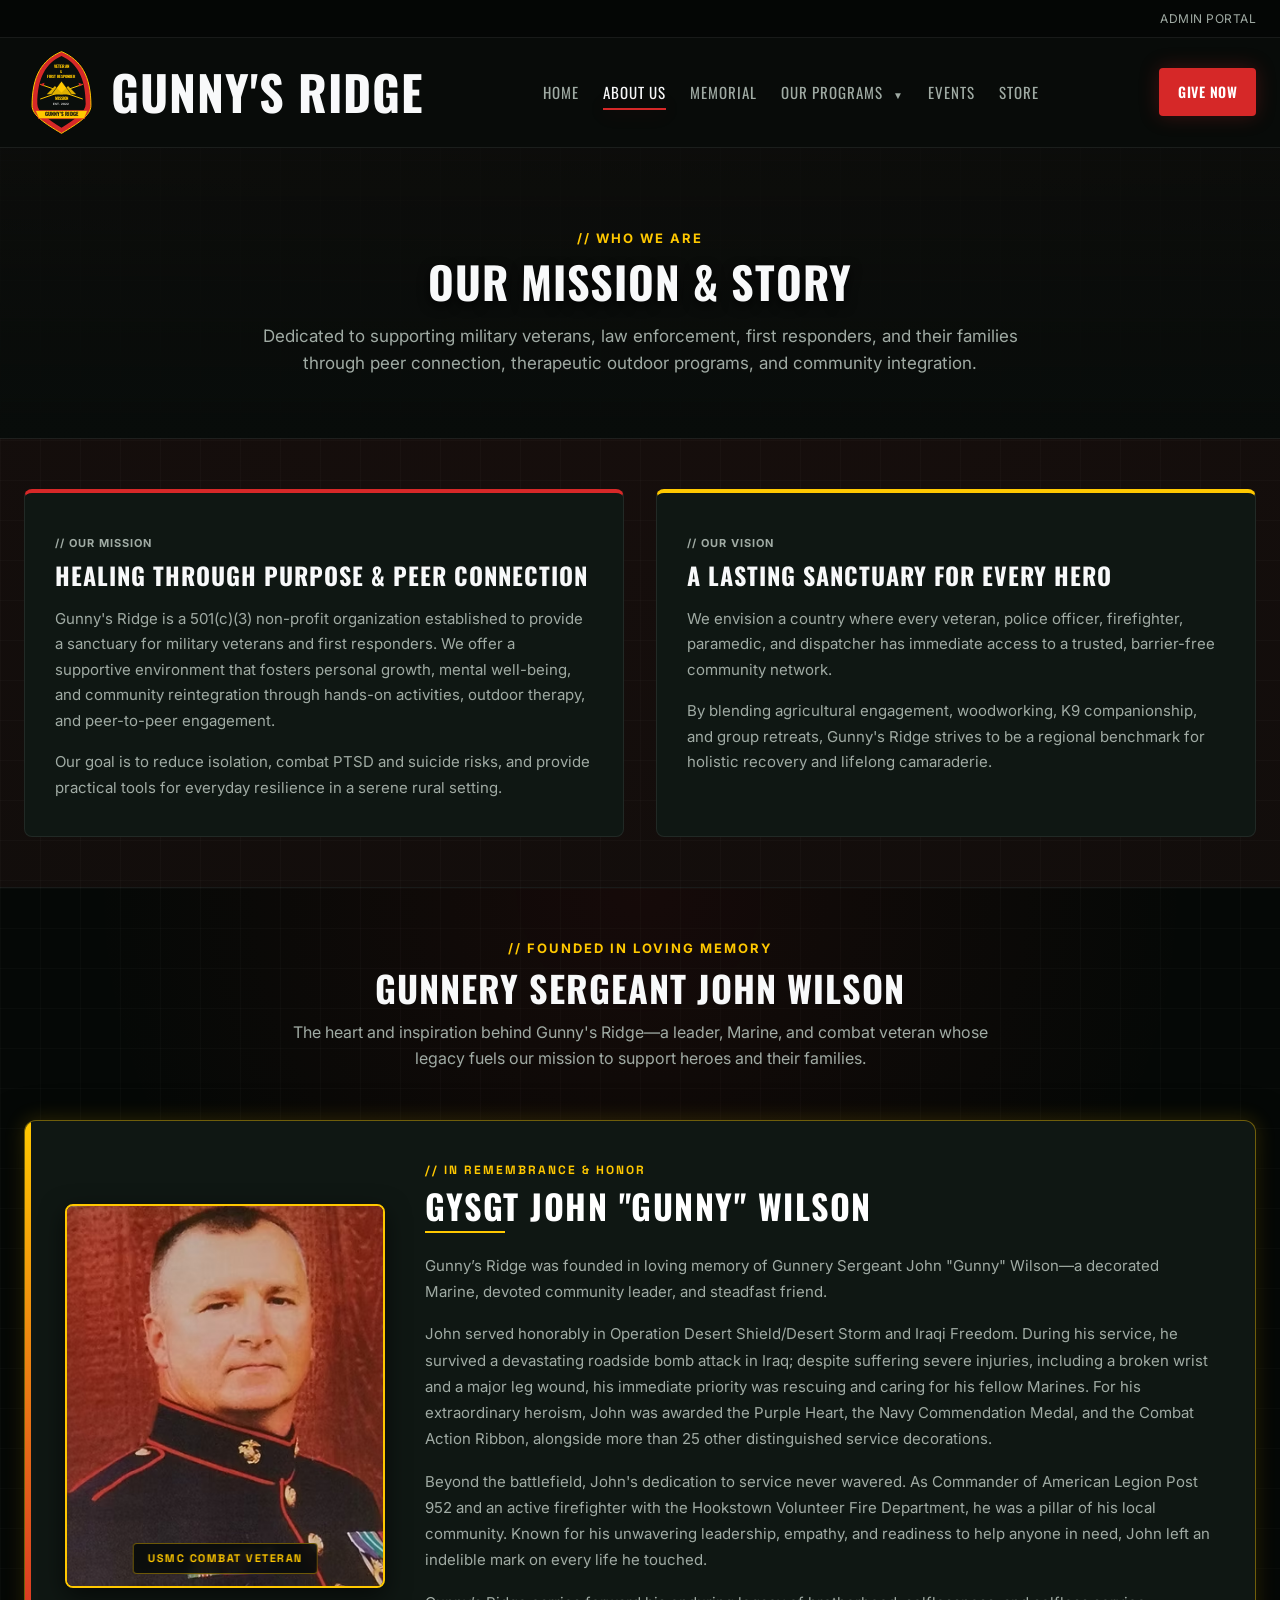
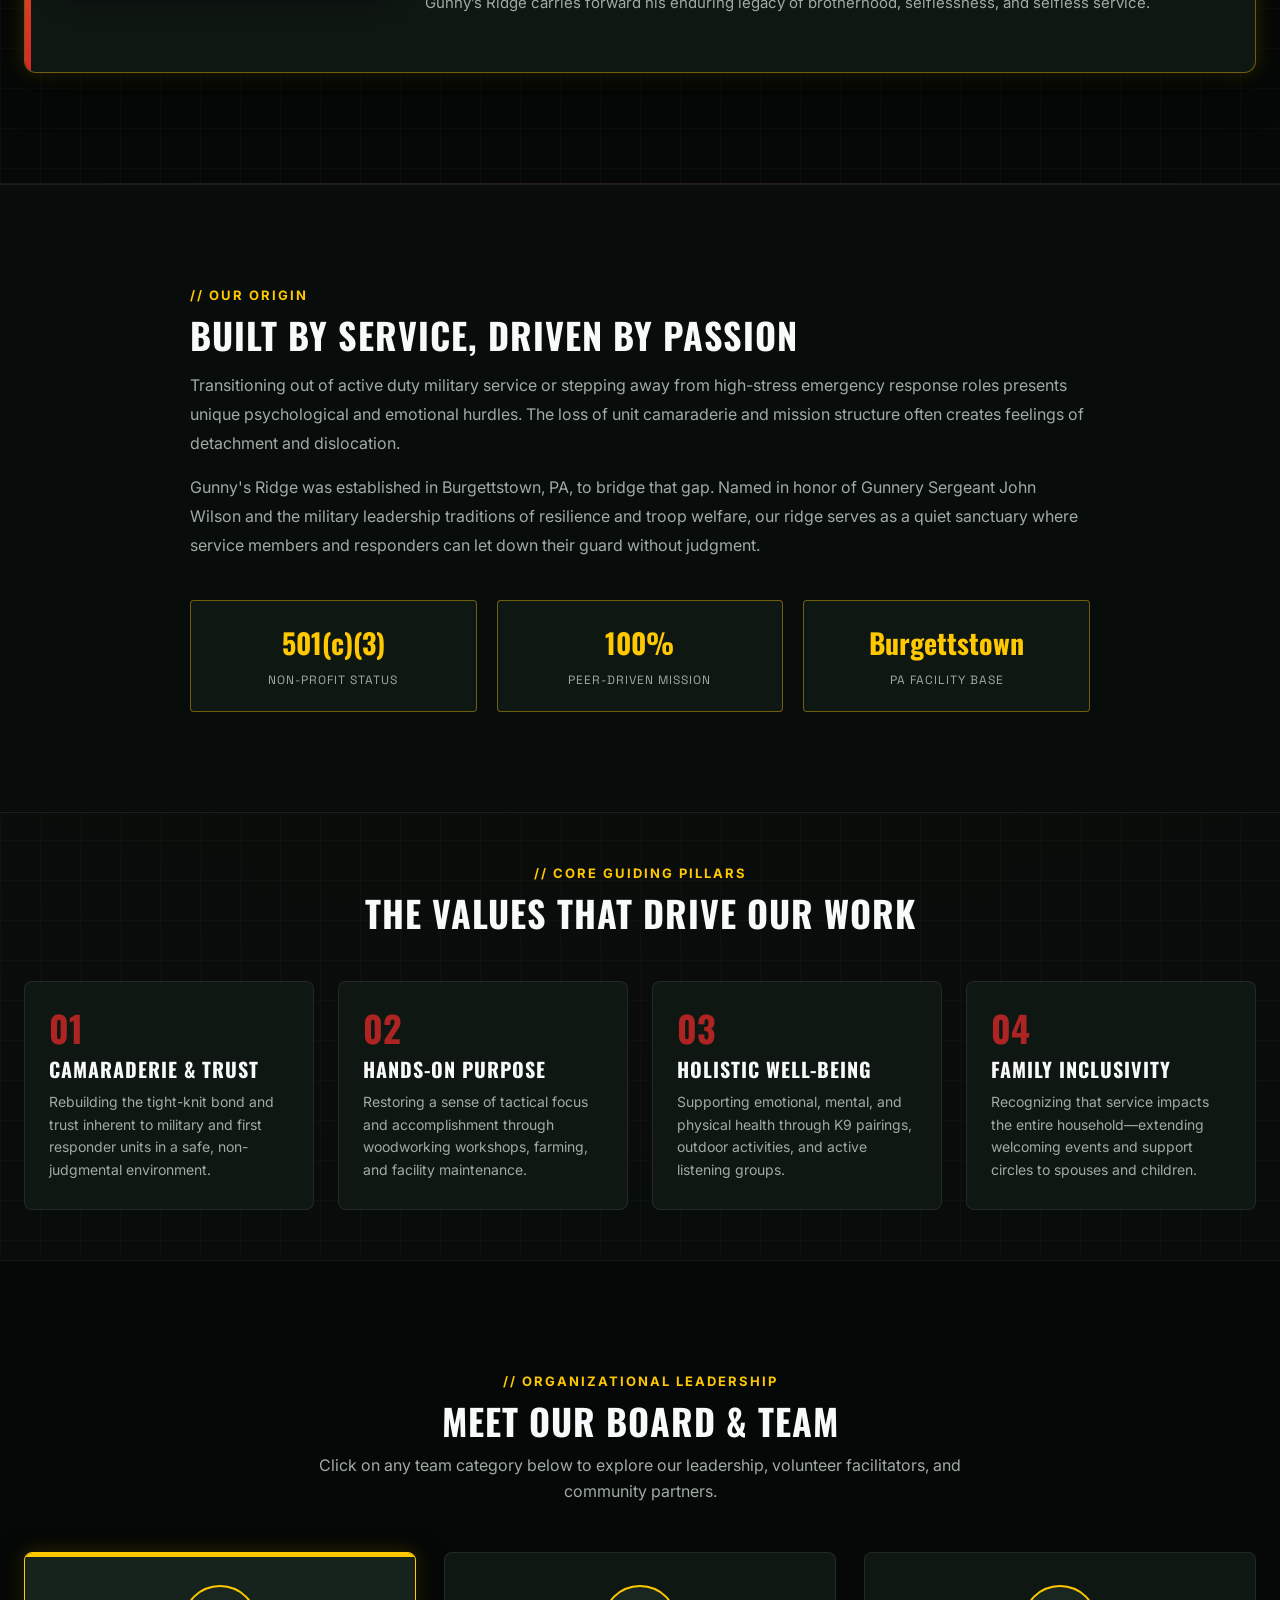
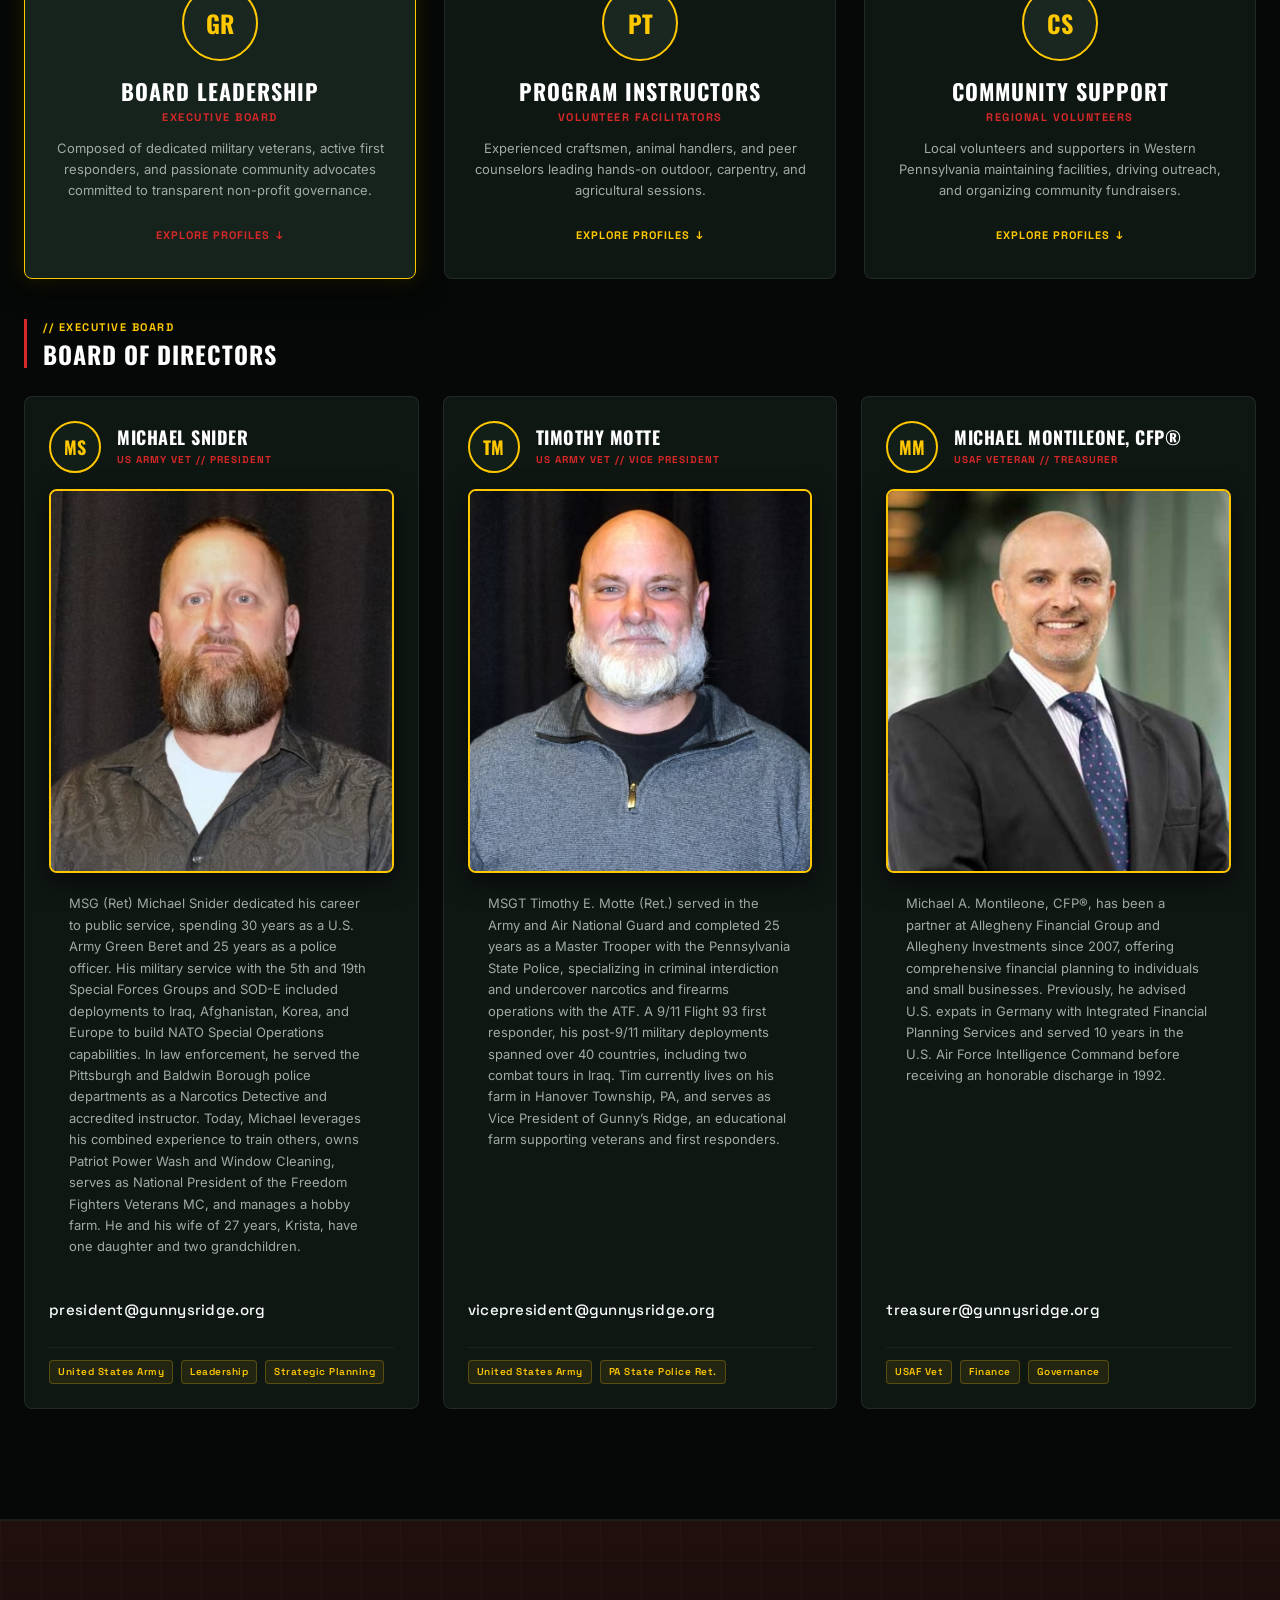
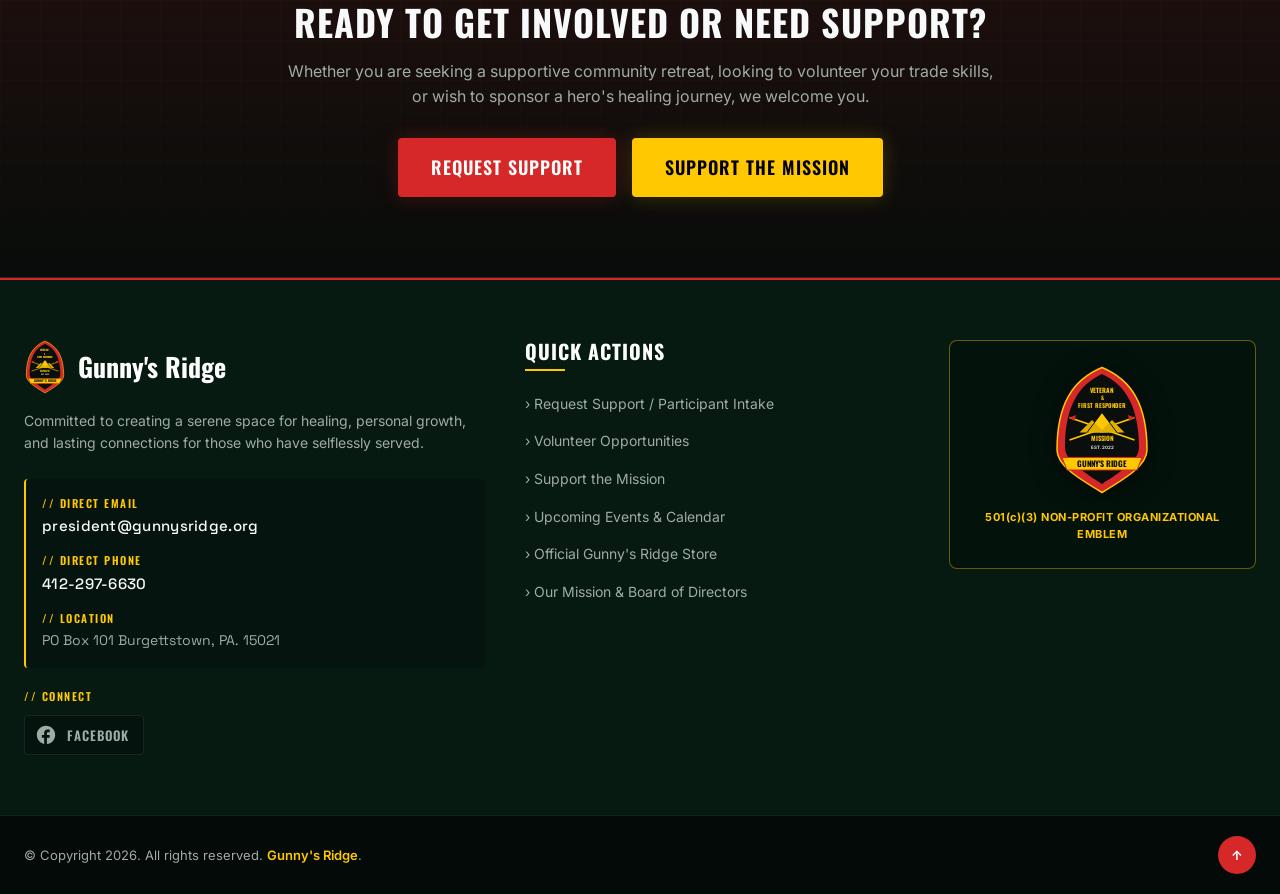
==== commit 303a7b7c: "Added Donation CTA and setup donation funnel" ====
--- a/about_us/about_us.html
+++ b/about_us/about_us.html
@@ -84,12 +84,12 @@
           <li><a href="../index.html#shop" class="nav-item">STORE</a></li>
         </ul>
         <div class="nav-cta-mobile">
-          <a href="../index.html#donate" class="btn btn-crimson">DONATE NOW</a>
+          <a href="../donate/donate.html#give" class="btn btn-crimson">GIVE NOW</a>
         </div>
       </nav>
 
       <div class="nav-cta-desktop">
-        <a href="../index.html#donate" class="btn btn-crimson">DONATE NOW</a>
+        <a href="../donate/donate.html#give" class="btn btn-crimson">GIVE NOW</a>
       </div>
     </div>
   </header>
@@ -546,7 +546,7 @@
         </p>
         <div class="cta-actions">
           <a href="../index.html#intake" class="btn btn-crimson btn-lg">REQUEST SUPPORT</a>
-          <a href="../index.html#donate" class="btn btn-gold btn-lg">DONATE TODAY</a>
+          <a href="../donate/donate.html#give" class="btn btn-gold btn-lg">SUPPORT THE MISSION</a>
         </div>
       </div>
     </section>
@@ -605,7 +605,7 @@
         <ul class="footer-links">
           <li><a href="../index.html#intake">› Request Support / Participant Intake</a></li>
           <li><a href="../index.html#volunteer">› Volunteer Opportunities</a></li>
-          <li><a href="../index.html#donate">› Sponsor a Program / Donate</a></li>
+          <li><a href="../donate/donate.html#give">› Support the Mission</a></li>
           <li><a href="../events/events.html">› Upcoming Events &amp; Calendar</a></li>
           <li><a href="../index.html#shop">› Official Gunny's Ridge Store</a></li>
           <li><a href="about_us.html">› Our Mission &amp; Board of Directors</a></li>
--- a/shared.css
+++ b/shared.css
@@ -243,6 +243,13 @@
 
 .nav-cta-desktop {
   flex-shrink: 0;
+}
+
+.nav-cta-desktop .btn,
+.nav-cta-mobile .btn {
+  font-size: 14px;
+  letter-spacing: 0.5px;
+  padding: 12px 18px;
 }
 
 .nav-cta-mobile {
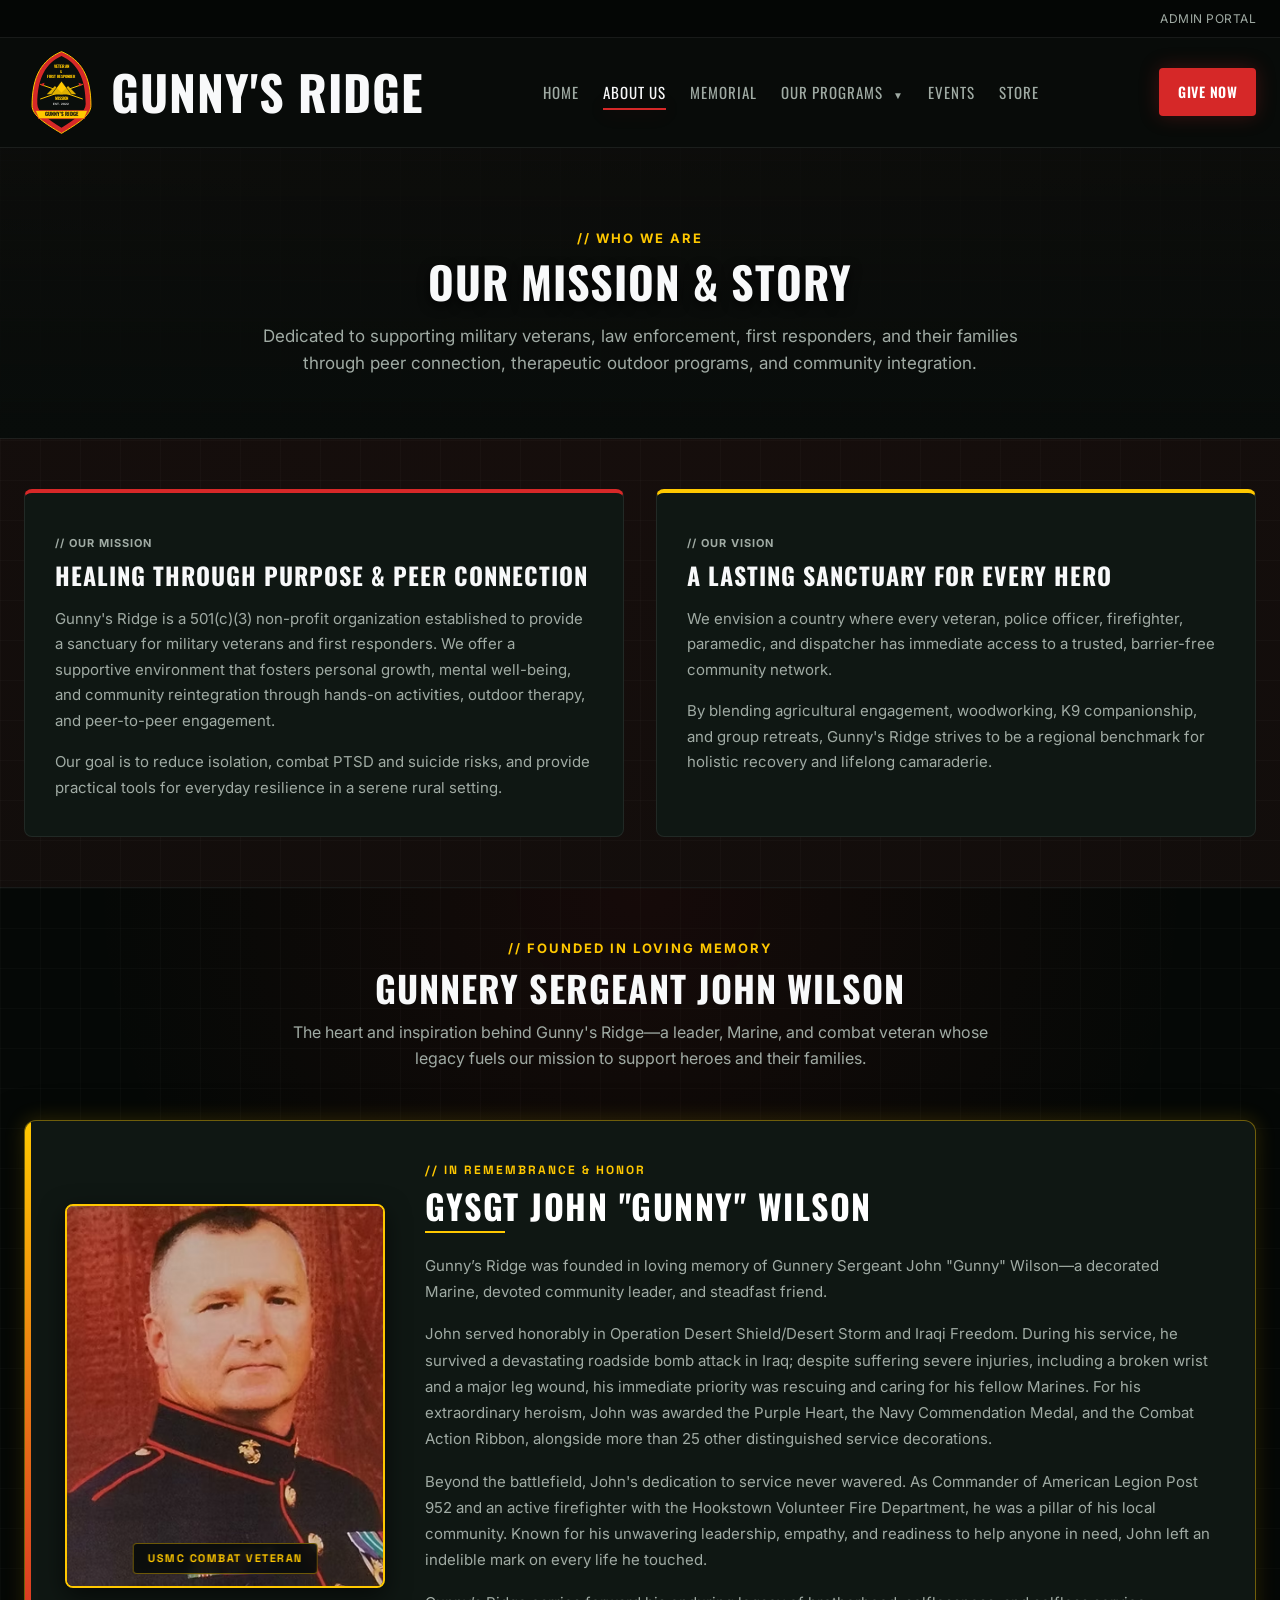
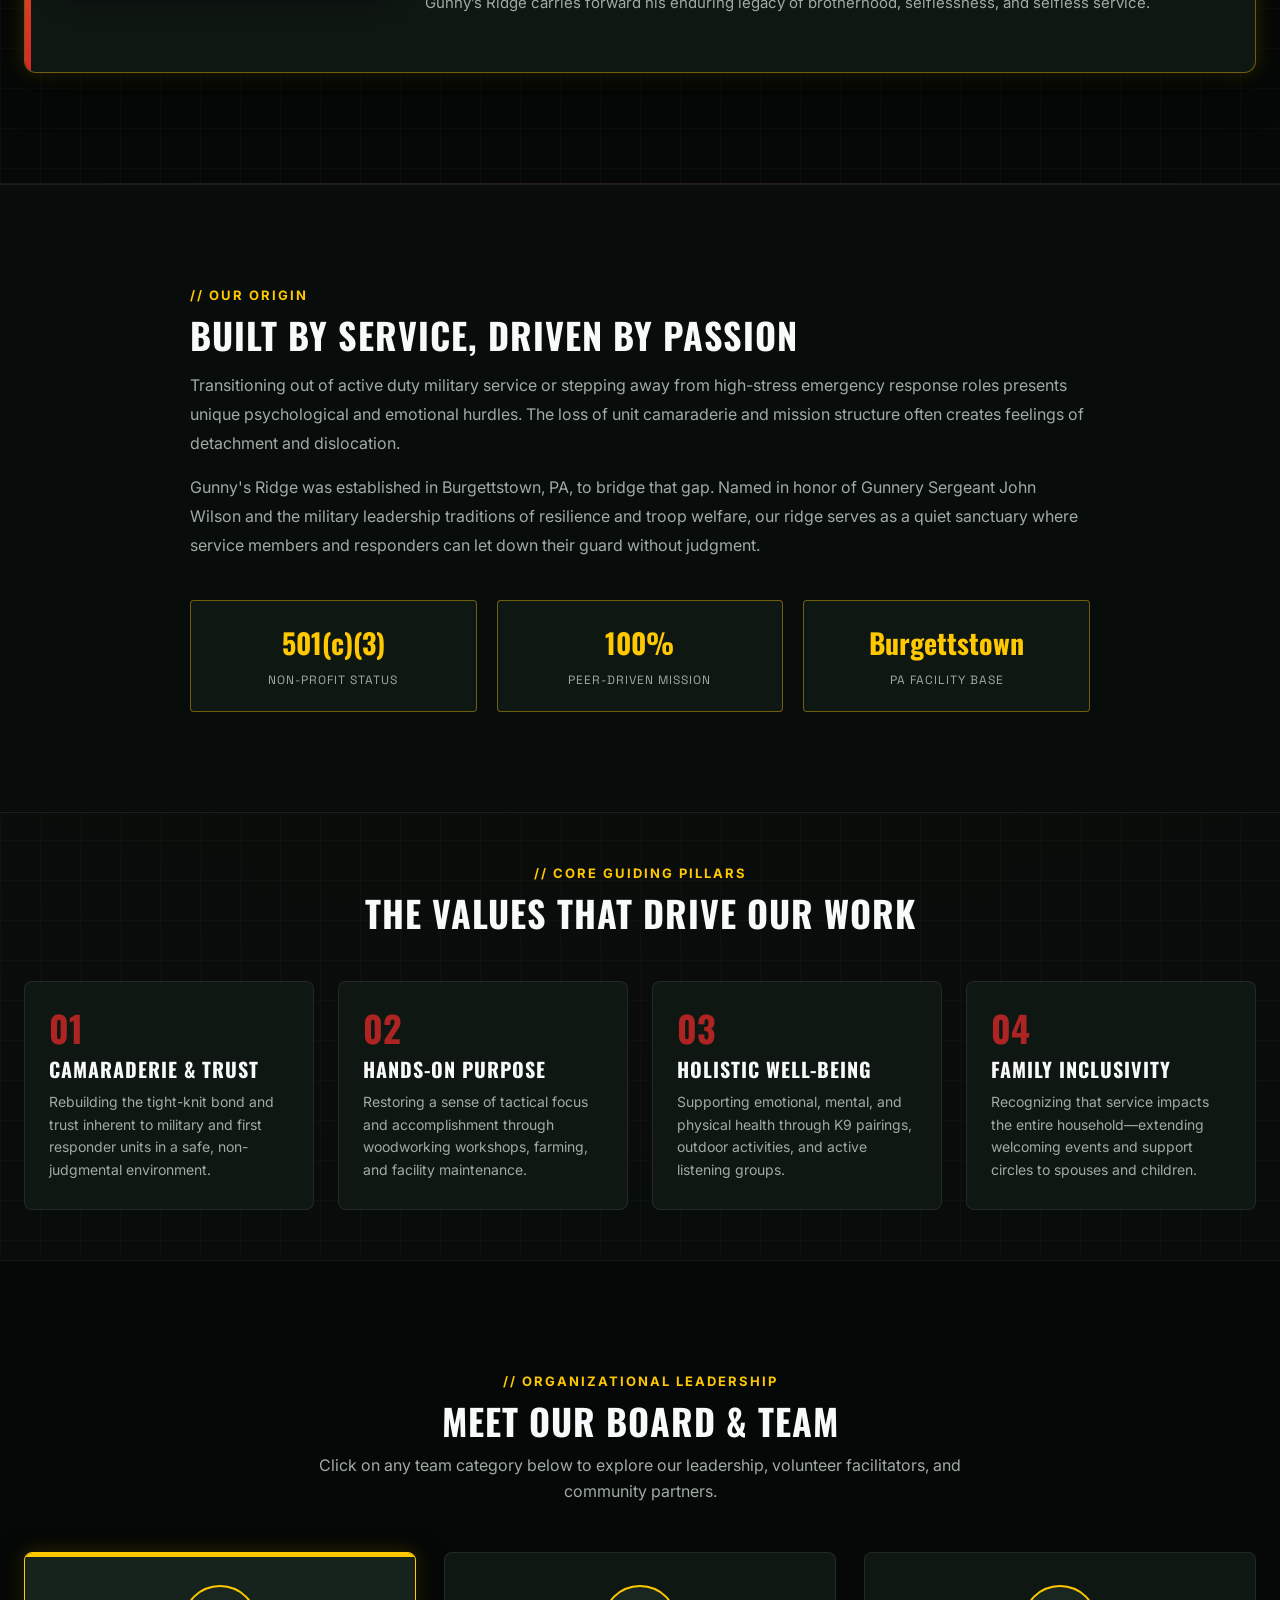
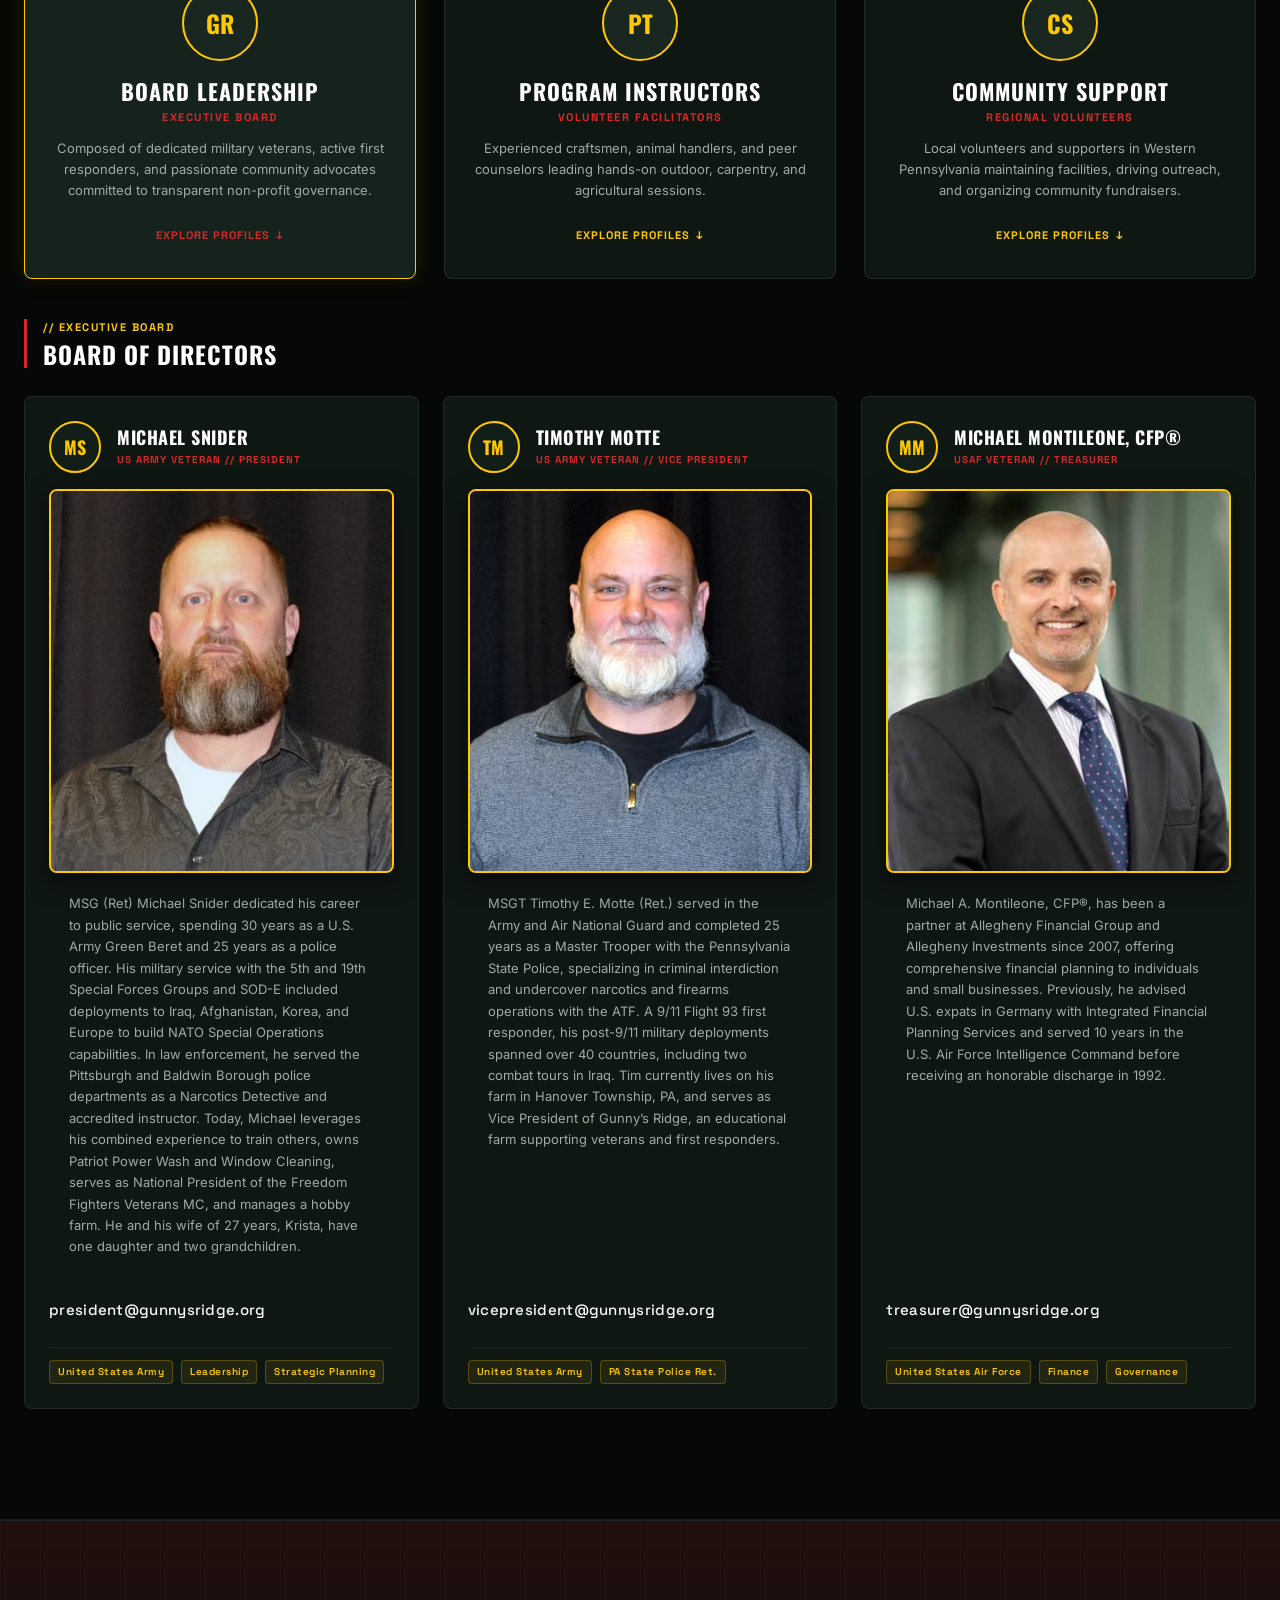
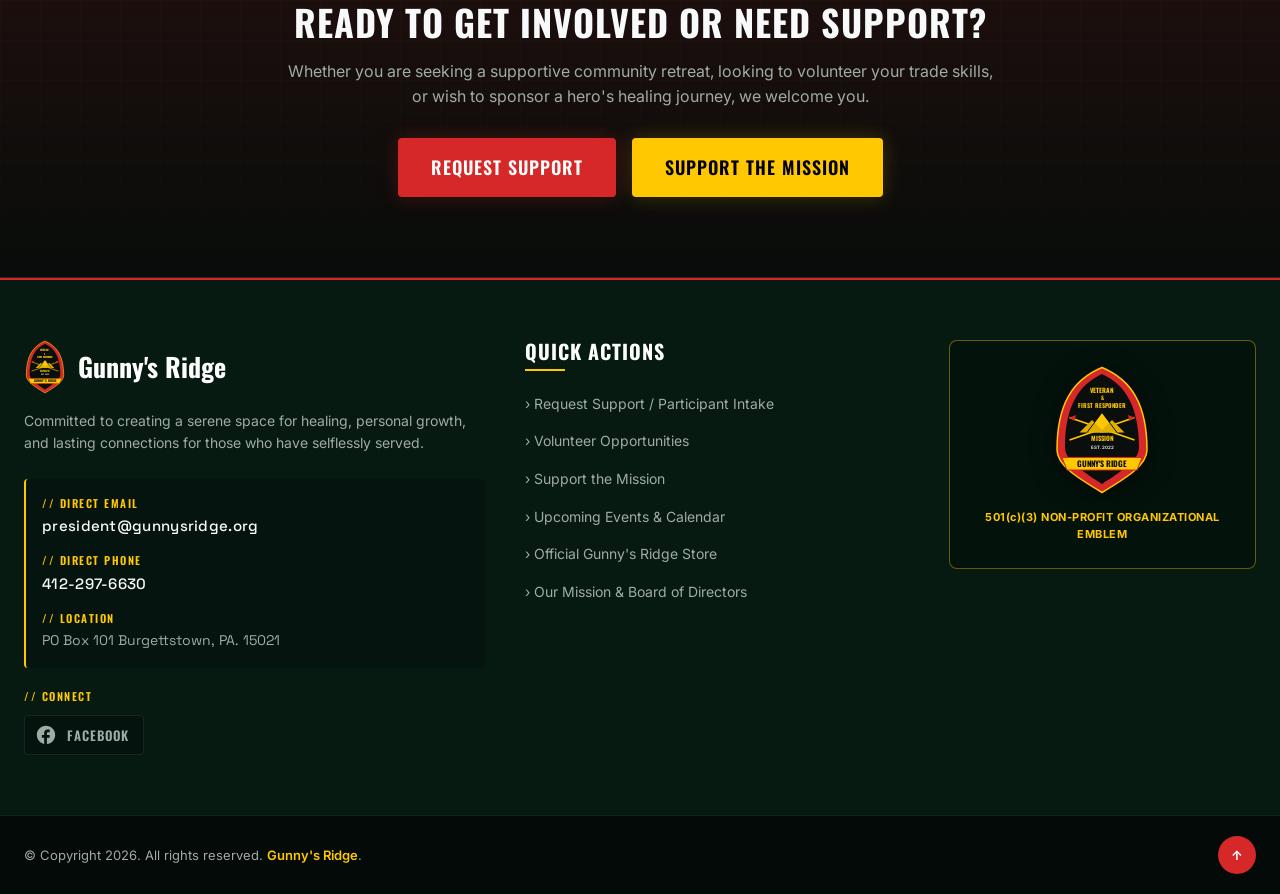
==== commit 1bc2554c: "Bug updates and improvements" ====
--- a/about_us/about_us.html
+++ b/about_us/about_us.html
@@ -316,7 +316,7 @@
                   </div>
                   <div class="profile-title-block">
                     <h4 class="profile-name">Michael Snider</h4>
-                    <span class="profile-rank">US ARMY VET // PRESIDENT</span>
+                    <span class="profile-rank">US ARMY VETERAN // PRESIDENT</span>
                   </div>
                 </div>
                 <div class="memorial-portrait-container">
@@ -342,7 +342,7 @@
                   </div>
                   <div class="profile-title-block">
                     <h4 class="profile-name">Timothy Motte</h4>
-                    <span class="profile-rank">US ARMY VET // VICE PRESIDENT</span>
+                    <span class="profile-rank">US ARMY VETERAN // VICE PRESIDENT</span>
                   </div>
                 </div>
                 <div class="memorial-portrait-container">
@@ -379,7 +379,7 @@
                 <a href="mailto:treasurer@gunnysridge.org" class="contact-value">treasurer@gunnysridge.org</a>
                 <br>
                 <div class="profile-meta">
-                  <span class="meta-tag">USAF Vet</span>
+                  <span class="meta-tag">United States Air Force</span>
                   <span class="meta-tag">Finance</span>
                   <span class="meta-tag">Governance</span>
                 </div>
--- a/shared.css
+++ b/shared.css
@@ -772,15 +772,58 @@
 }
 
 @media (max-width: 1024px) {
+  .nav-container {
+    gap: 10px;
+    padding: 10px 16px;
+  }
+
+  .brand-logo {
+    order: 1;
+    margin-right: auto;
+    min-width: 0;
+    flex-shrink: 1;
+    gap: 8px;
+  }
+
+  .logo-img {
+    height: 56px;
+    width: 50px;
+  }
+
+  .brand-title {
+    font-size: 22px;
+    letter-spacing: 0.5px;
+    min-width: 0;
+    overflow: hidden;
+    text-overflow: ellipsis;
+  }
+
+  /* Keep Give Now visible in the header bar on mobile */
   .nav-cta-desktop {
-    display: none;
+    display: block;
+    order: 2;
+    flex-shrink: 0;
+  }
+
+  .nav-cta-desktop .btn {
+    font-size: 12px;
+    letter-spacing: 0.4px;
+    padding: 10px 14px;
+    white-space: nowrap;
+  }
+
+  .nav-toggle-input {
+    order: 3;
   }
 
   .nav-toggle-label {
     display: flex;
+    order: 4;
+    flex-shrink: 0;
   }
 
   .nav-menu {
+    order: 5;
     position: absolute;
     top: 100%;
     left: 0;
@@ -863,8 +906,24 @@
     display: none;
   }
 
+  .nav-container {
+    gap: 6px;
+    padding: 8px 10px;
+  }
+
+  .logo-img {
+    height: 44px;
+    width: 39px;
+  }
+
   .brand-title {
-    font-size: 24px;
+    font-size: 16px;
+    letter-spacing: 0.3px;
+  }
+
+  .nav-cta-desktop .btn {
+    font-size: 11px;
+    padding: 8px 10px;
   }
 
   .page-hero-title {
@@ -899,3 +958,30 @@
     text-align: center;
   }
 }
+
+/* iPhone / small phones: keep brand text visible; compress spacing instead of hiding it */
+@media (max-width: 400px) {
+  .nav-container {
+    gap: 6px;
+    padding: 8px 8px;
+  }
+
+  .brand-logo {
+    gap: 6px;
+  }
+
+  .logo-img {
+    height: 40px;
+    width: 36px;
+  }
+
+  .brand-title {
+    font-size: 15px;
+    letter-spacing: 0.2px;
+  }
+
+  .nav-cta-desktop .btn {
+    font-size: 10px;
+    padding: 8px 8px;
+  }
+}
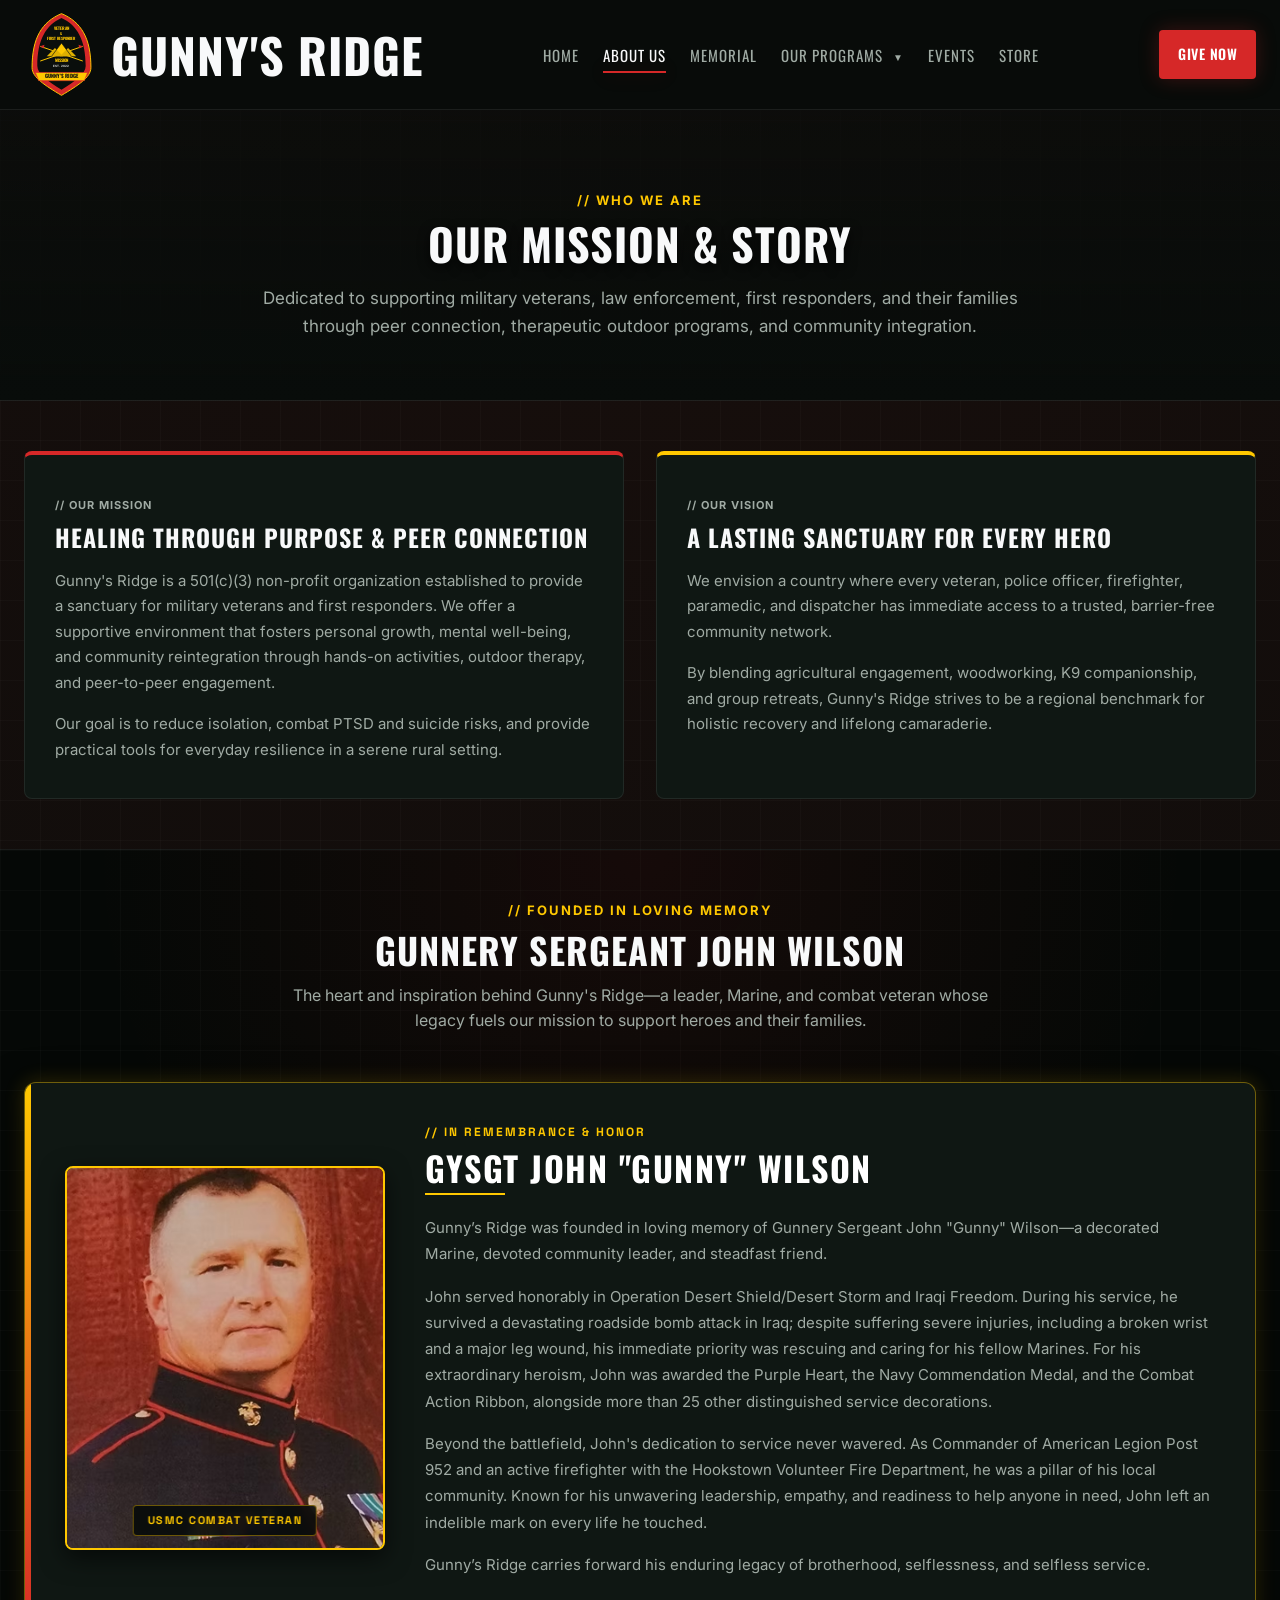
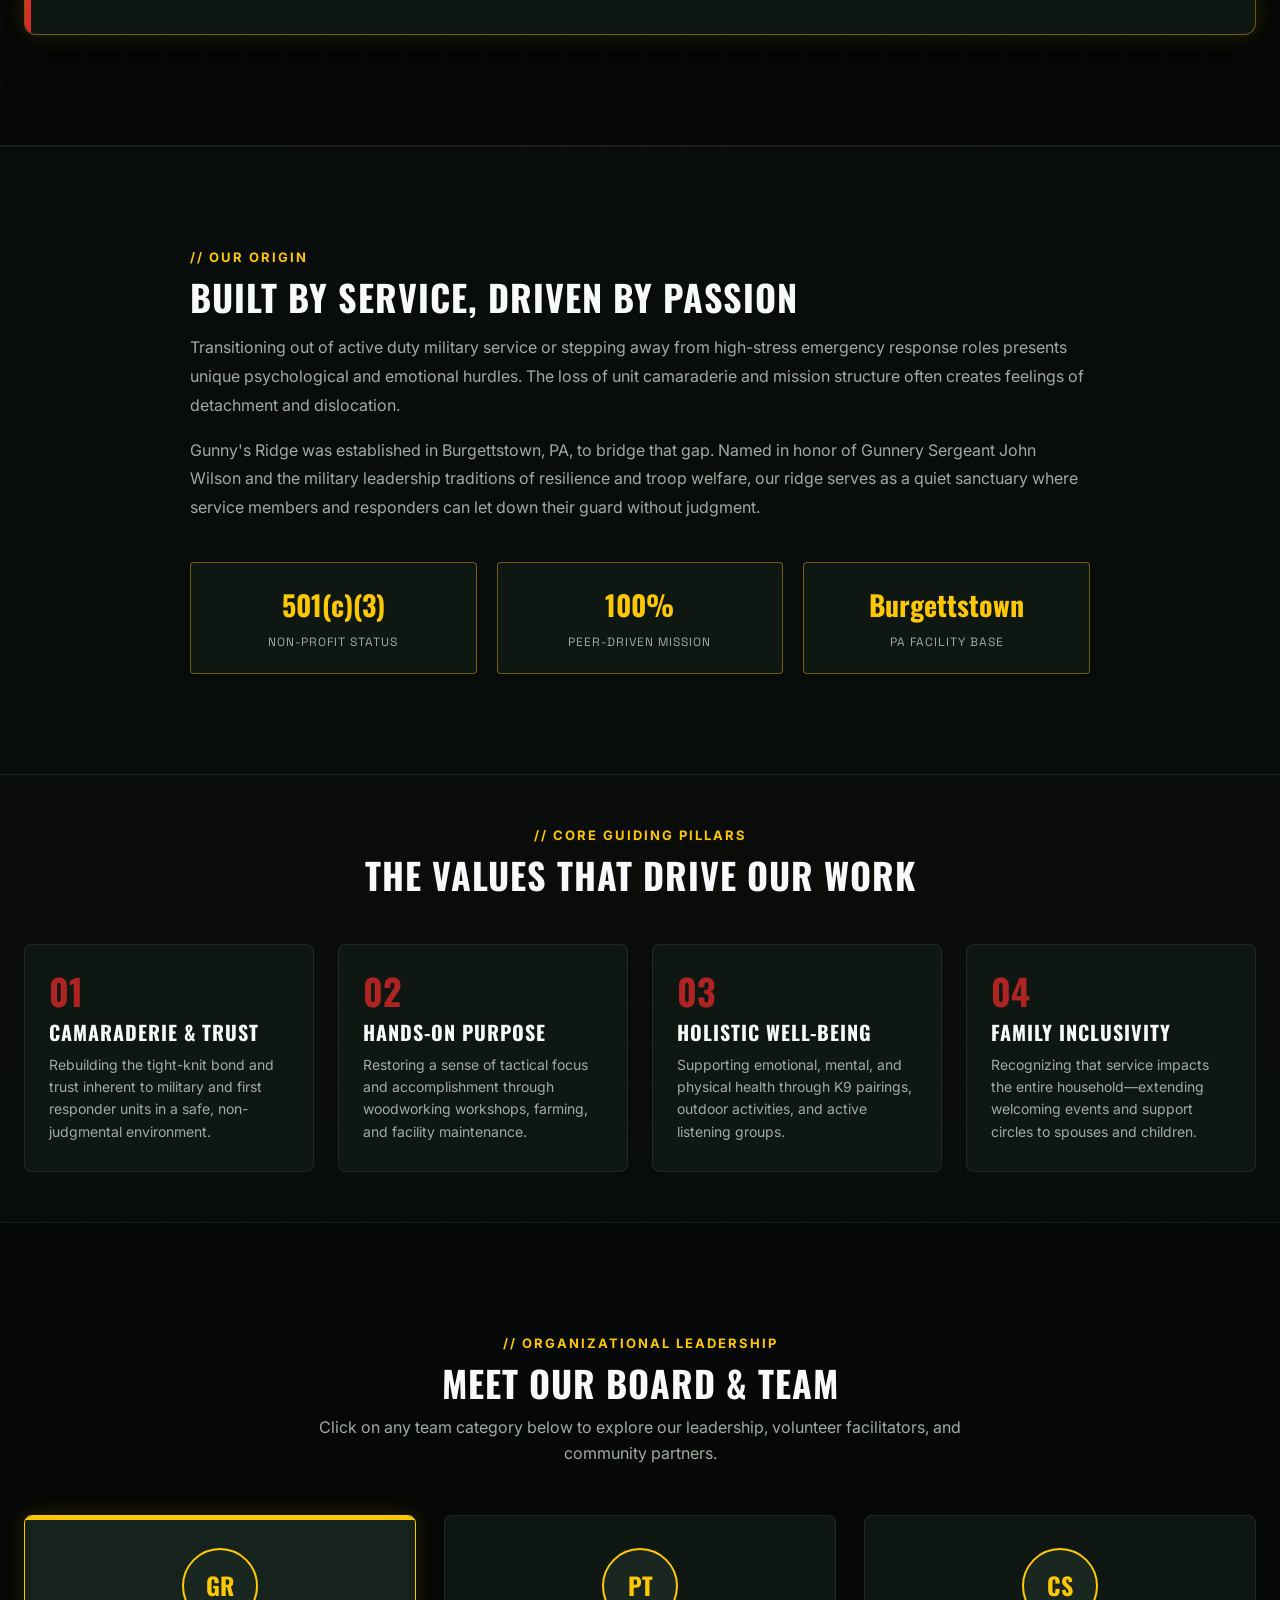
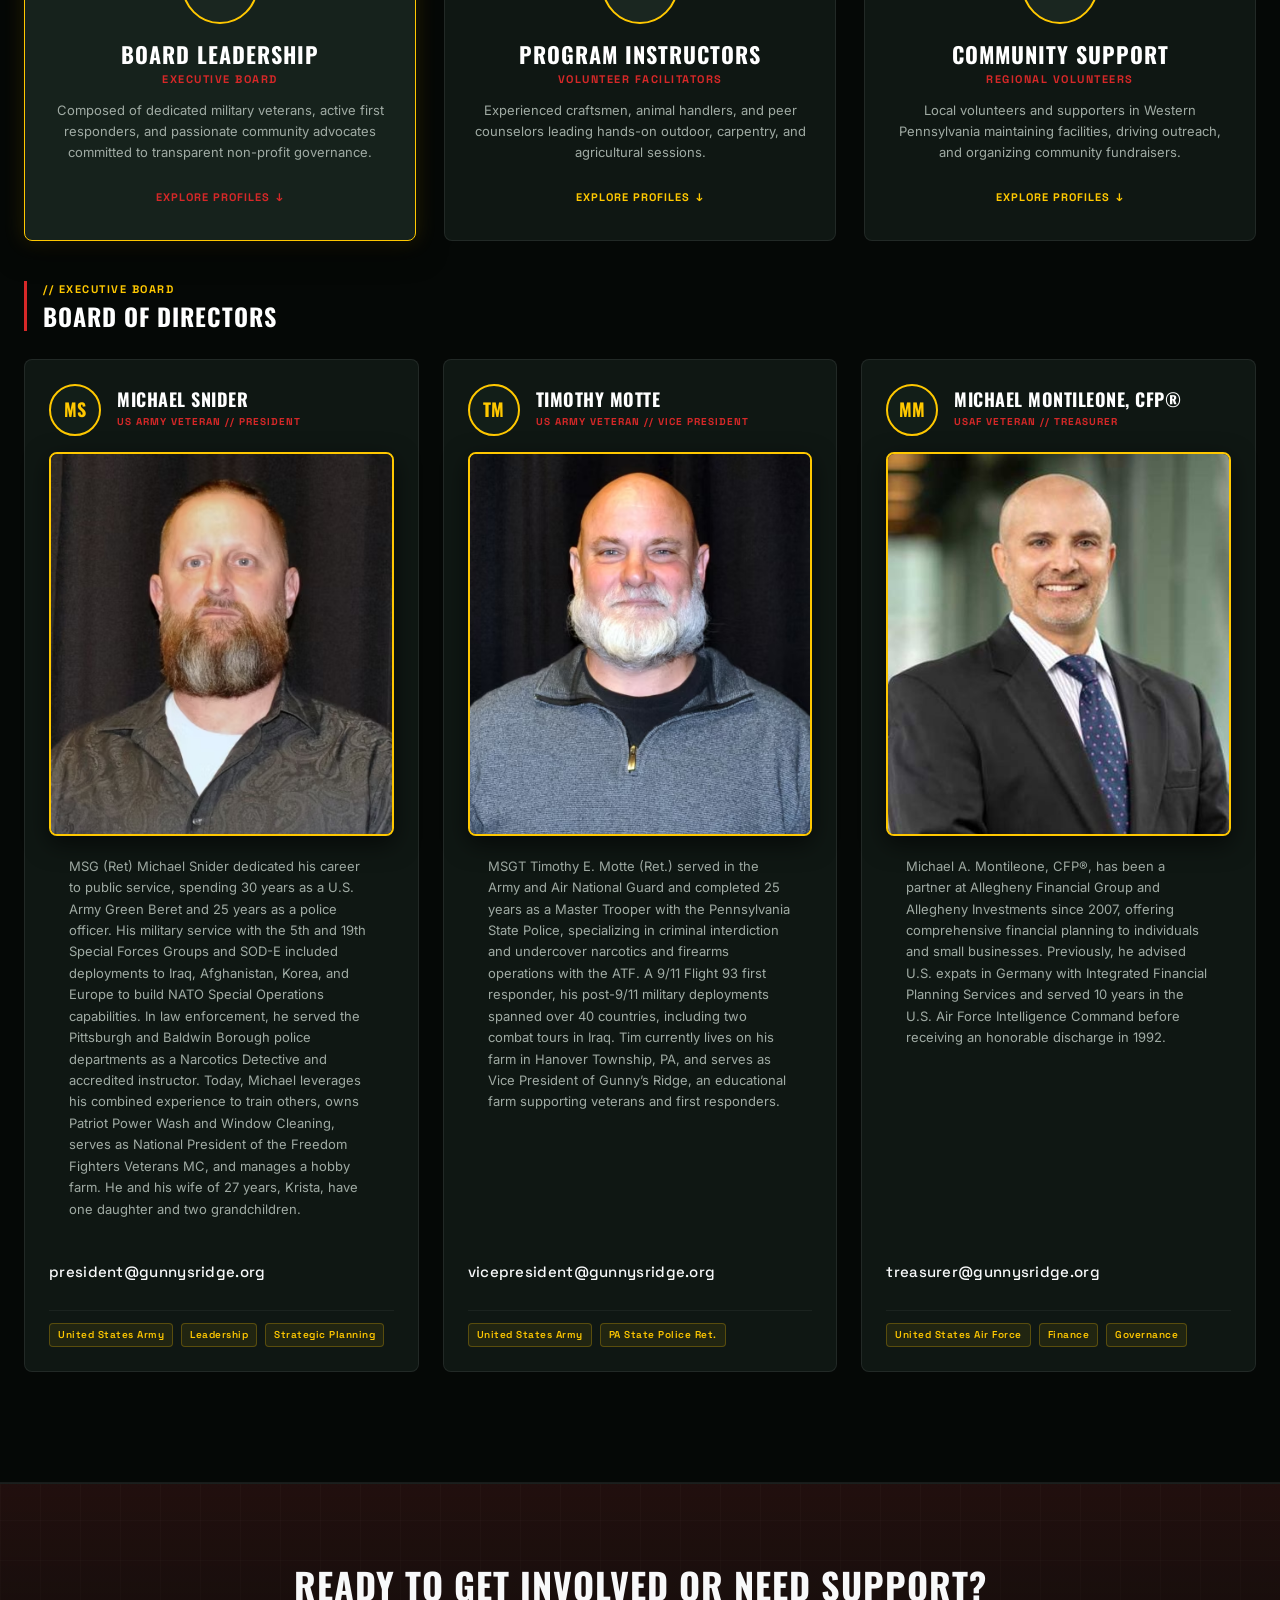
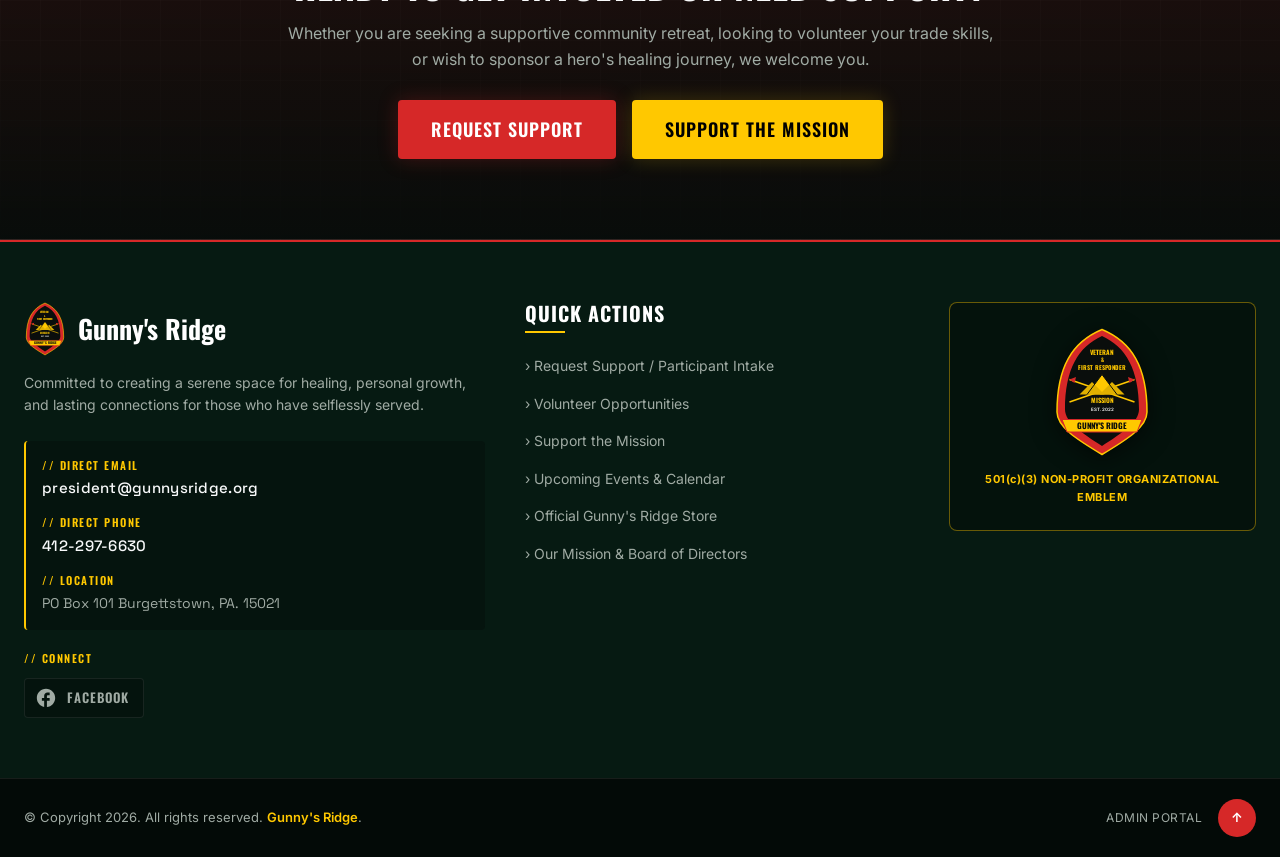
==== commit d7890d96: "Moved Admin Portal Login" ====
--- a/about_us/about_us.html
+++ b/about_us/about_us.html
@@ -39,16 +39,6 @@
     </symbol>
   </svg>
 
-  <!-- Top Utility Bar -->
-  <div class="utility-bar">
-    <div class="utility-container">
-      <div class="utility-actions">
-        <a href="#admin" class="admin-link">Admin Portal</a>
-      </div>
-    </div>
-  </div>
-
-  <!-- Primary Navigation Header -->
   <header class="navbar">
     <div class="nav-container">
       <a href="../index.html" class="brand-logo">
@@ -624,9 +614,12 @@
     <div class="footer-bottom">
       <div class="bottom-container">
         <p>© Copyright 2026. All rights reserved. <span class="highlight-text">Gunny's Ridge</span>.</p>
-        <a href="#top" class="back-to-top" aria-label="Back to Top">
-          <span>↑</span>
-        </a>
+        <div class="footer-bottom-actions">
+          <a href="#admin" class="admin-link">Admin Portal</a>
+          <a href="#top" class="back-to-top" aria-label="Back to Top">
+            <span>↑</span>
+          </a>
+        </div>
       </div>
     </div>
   </footer>
--- a/shared.css
+++ b/shared.css
@@ -124,24 +124,6 @@
   transform: translateY(-2px);
 }
 
-/* Utility bar */
-.utility-bar {
-  background-color: #040605;
-  border-bottom: 1px solid var(--border-subtle);
-  font-size: 13px;
-  padding: 8px 0;
-}
-
-.utility-container {
-  max-width: 1280px;
-  margin: 0 auto;
-  padding: 0 24px;
-  display: flex;
-  justify-content: flex-end;
-  align-items: center;
-  gap: 12px;
-}
-
 .admin-link {
   color: var(--text-muted);
   font-size: 12px;
@@ -152,6 +134,12 @@
 
 .admin-link:hover {
   color: var(--text-primary);
+}
+
+.footer-bottom-actions {
+  display: flex;
+  align-items: center;
+  gap: 16px;
 }
 
 /* Navbar */
@@ -957,6 +945,10 @@
     gap: 12px;
     text-align: center;
   }
+
+  .footer-bottom-actions {
+    justify-content: center;
+  }
 }
 
 /* iPhone / small phones: keep brand text visible; compress spacing instead of hiding it */
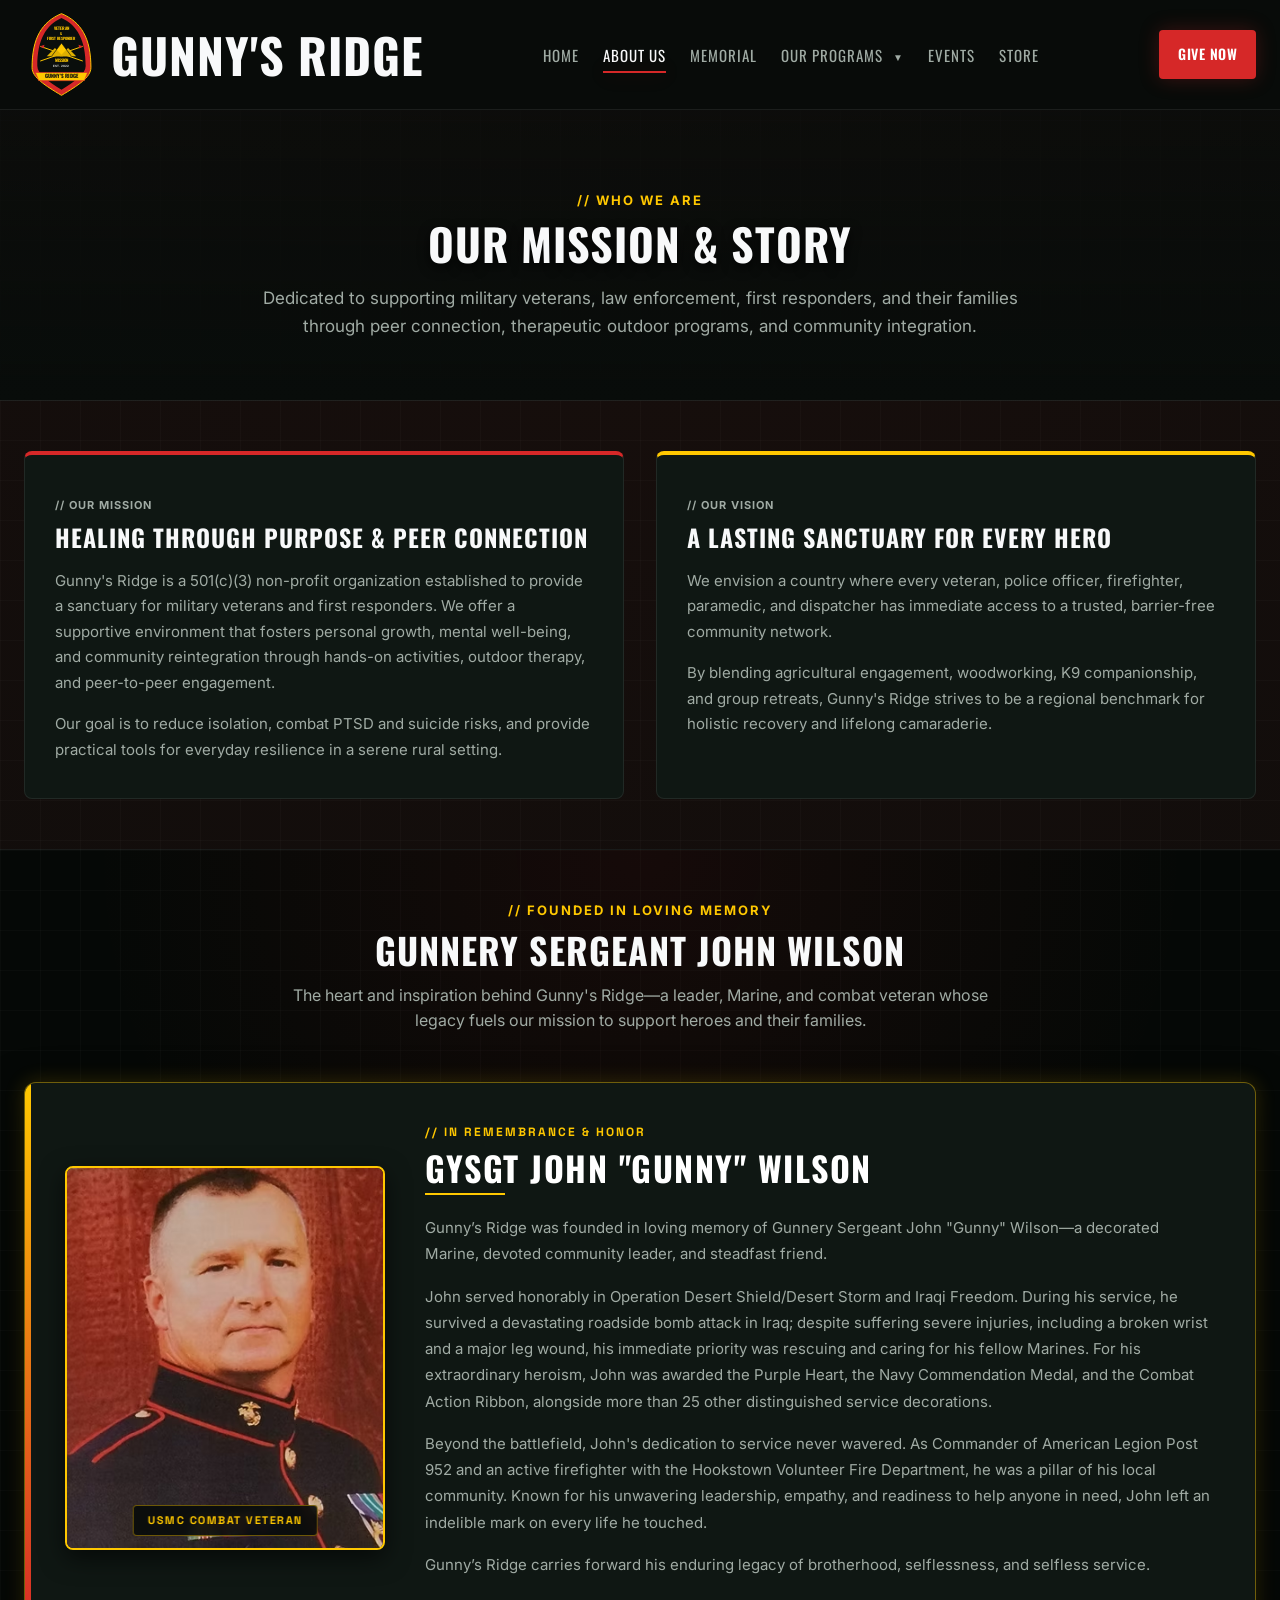
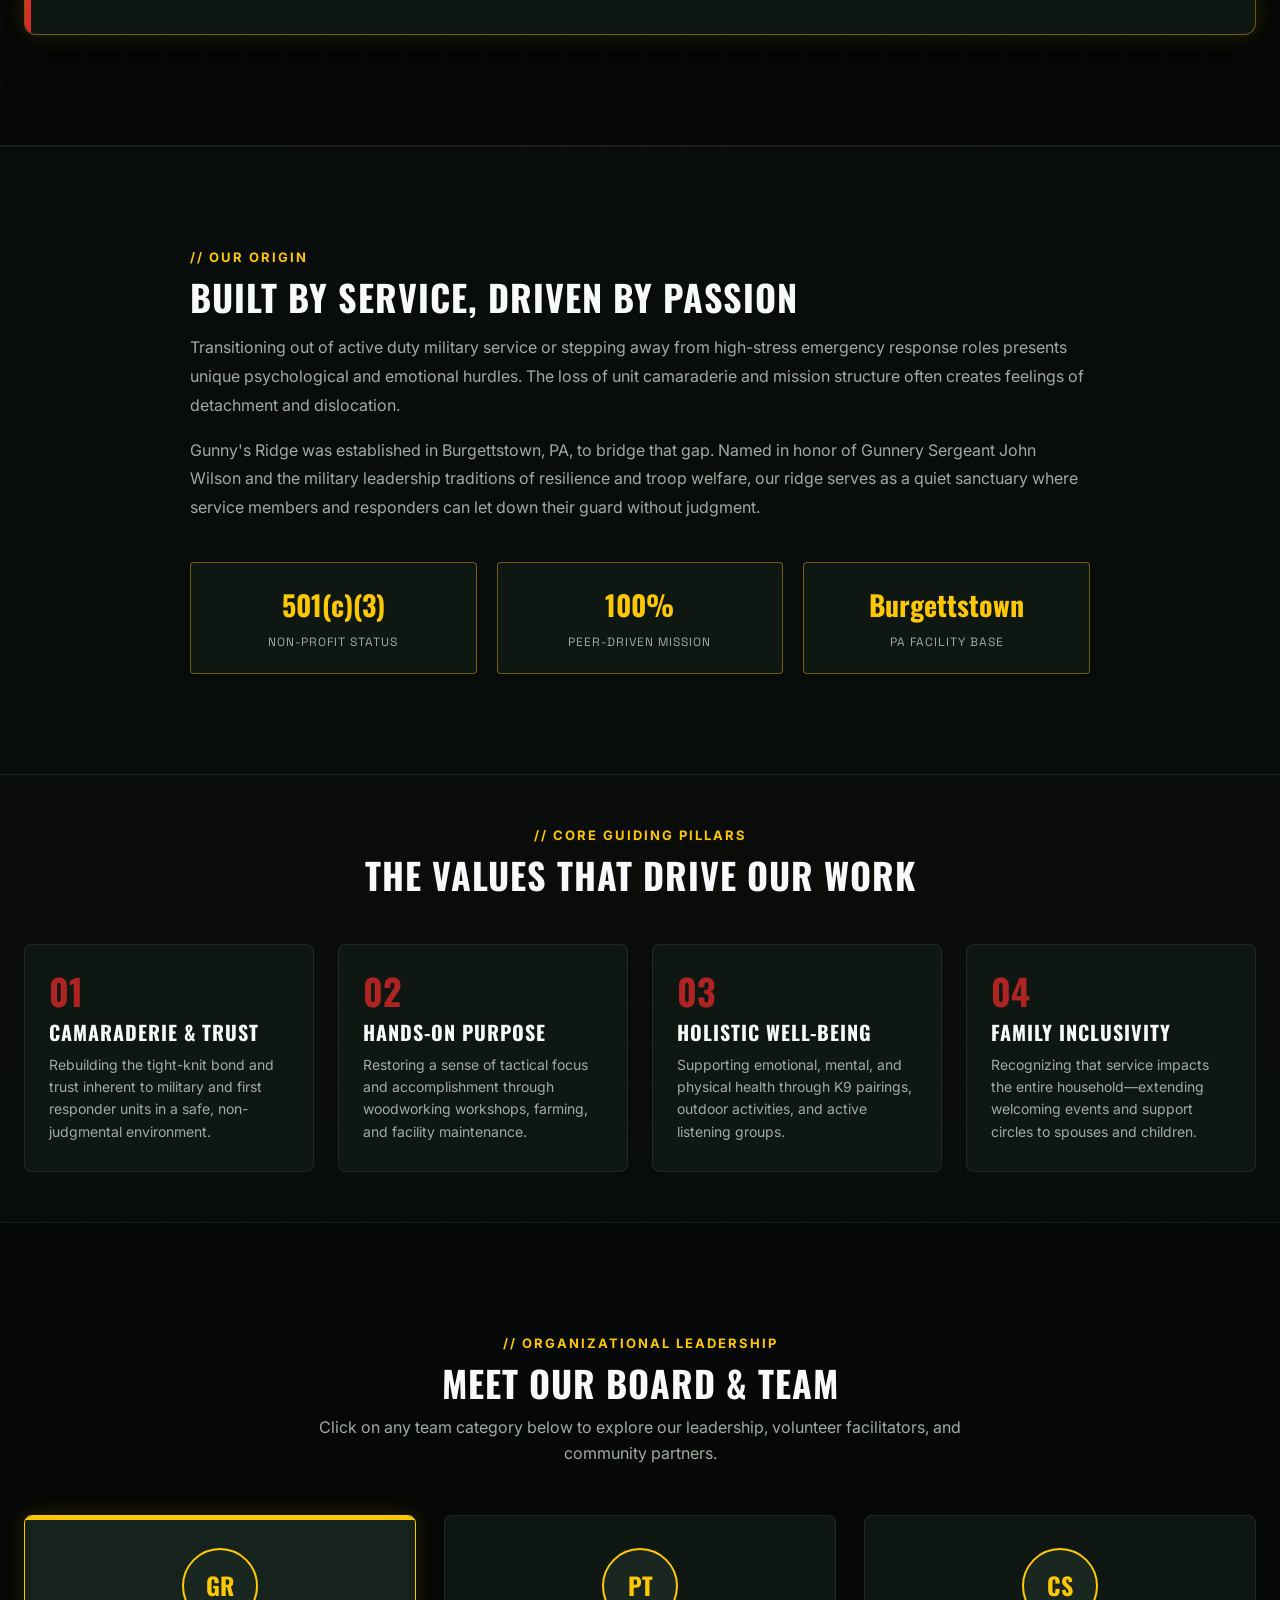
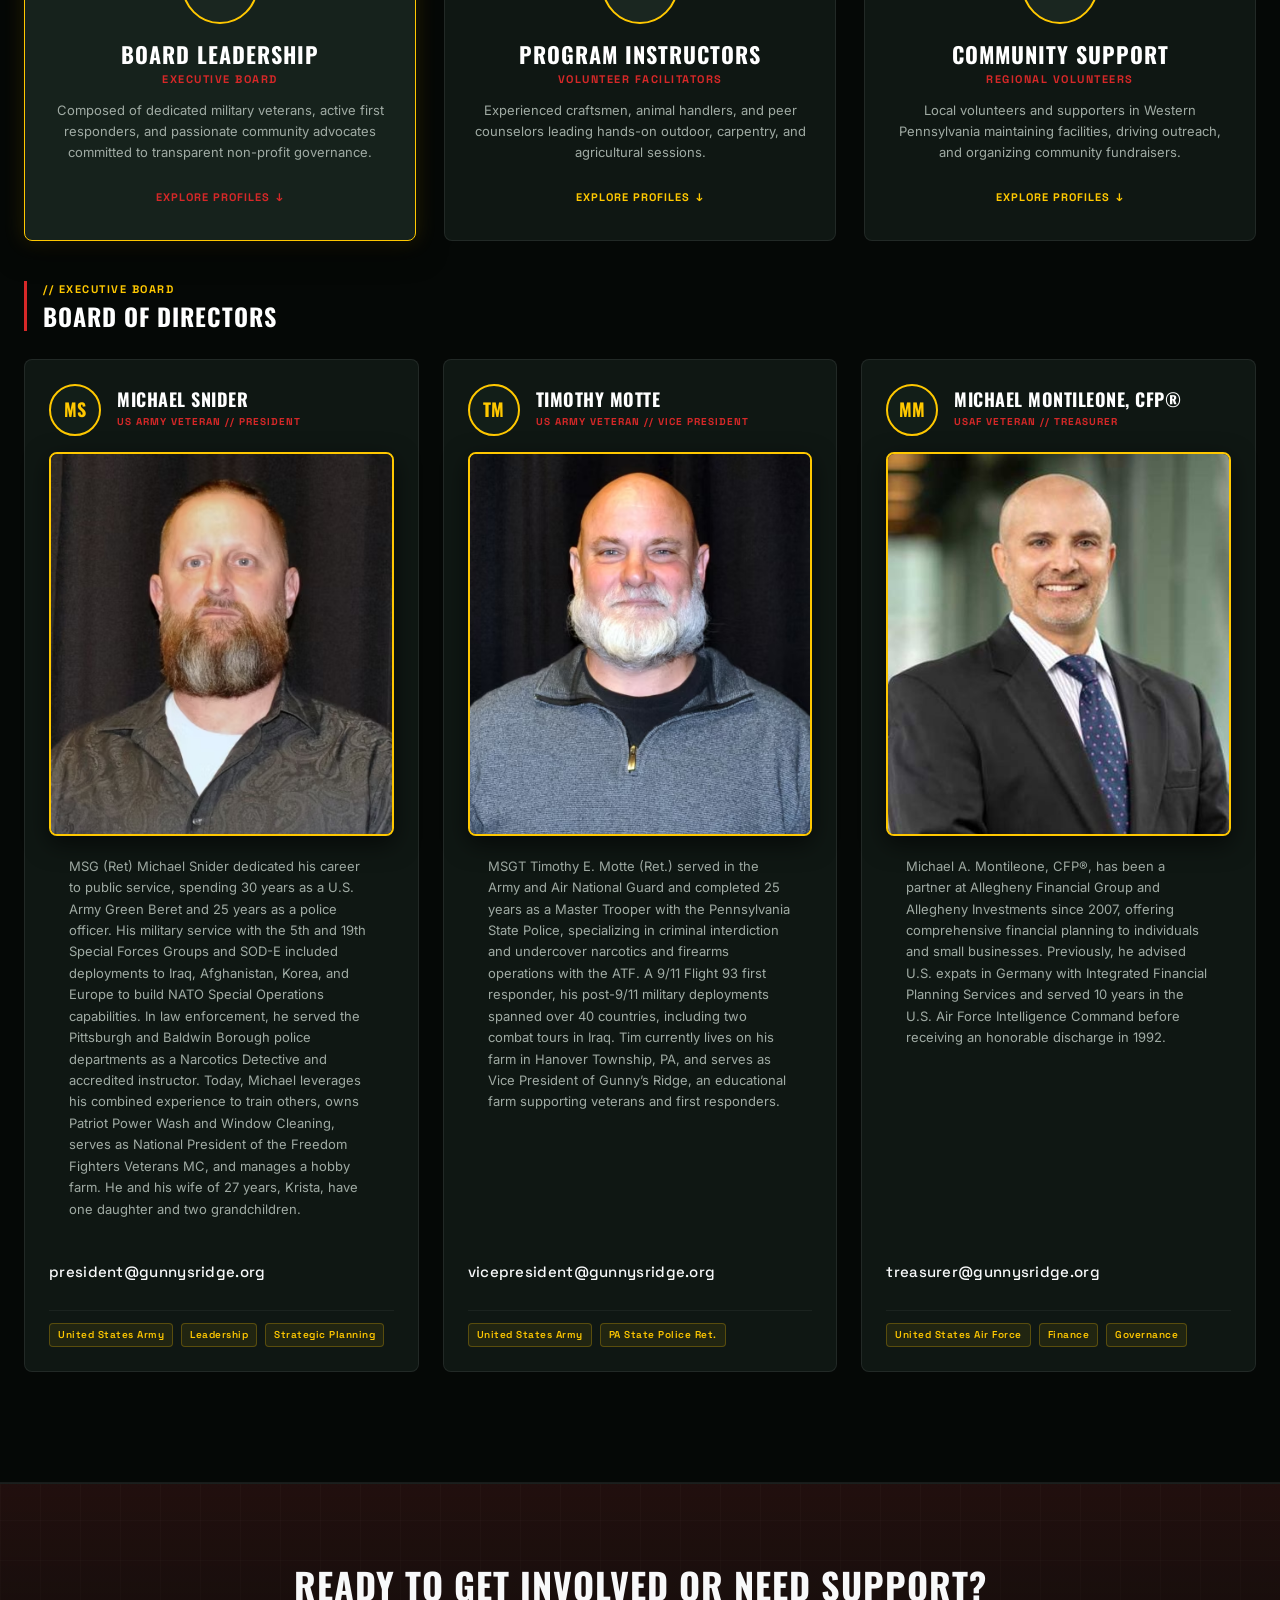
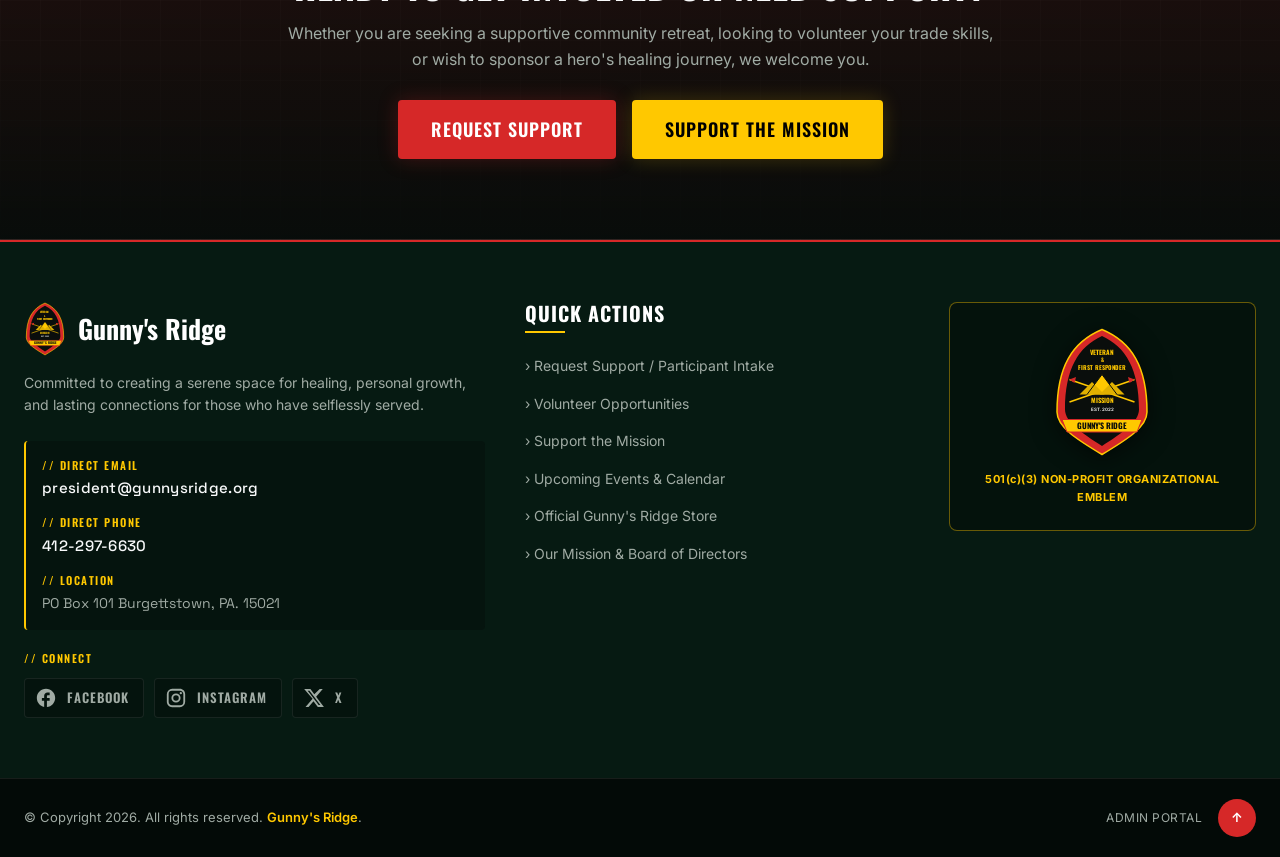
==== commit 2f409df7: "Added instagram and X social links" ====
--- a/about_us/about_us.html
+++ b/about_us/about_us.html
@@ -585,6 +585,28 @@
                 <span class="social-link-label">Facebook</span>
               </a>
             </li>
+            <li>
+              <a href="#"
+                 class="social-link"
+                 aria-label="Gunny's Ridge on Instagram — coming soon"
+                 title="Instagram coming soon">
+                <svg viewBox="0 0 24 24" aria-hidden="true" focusable="false">
+                  <path d="M7.8 2h8.4C19.4 2 22 4.6 22 7.8v8.4a5.8 5.8 0 0 1-5.8 5.8H7.8C4.6 22 2 19.4 2 16.2V7.8A5.8 5.8 0 0 1 7.8 2m-.2 2A3.6 3.6 0 0 0 4 7.6v8.8C4 18.39 5.61 20 7.6 20h8.8a3.6 3.6 0 0 0 3.6-3.6V7.6C20 5.61 18.39 4 16.4 4H7.6m9.65 1.5a1.25 1.25 0 0 1 1.25 1.25A1.25 1.25 0 0 1 17.25 8 1.25 1.25 0 0 1 16 6.75a1.25 1.25 0 0 1 1.25-1.25M12 7a5 5 0 0 1 5 5 5 5 0 0 1-5 5 5 5 0 0 1-5-5 5 5 0 0 1 5-5m0 2a3 3 0 0 0-3 3 3 3 0 0 0 3 3 3 3 0 0 0 3-3 3 3 0 0 0-3-3z"/>
+                </svg>
+                <span class="social-link-label">Instagram</span>
+              </a>
+            </li>
+            <li>
+              <a href="#"
+                 class="social-link"
+                 aria-label="Gunny's Ridge on X — coming soon"
+                 title="X coming soon">
+                <svg viewBox="0 0 24 24" aria-hidden="true" focusable="false">
+                  <path d="M18.244 2.25h3.308l-7.227 8.26 8.502 11.24H16.17l-4.714-6.231-5.401 6.231H2.743l7.727-8.829L1.254 2.25H8.08l4.253 5.622L18.244 2.25zm-1.161 17.52h1.833L7.084 4.126H5.117L17.083 19.77z"/>
+                </svg>
+                <span class="social-link-label">X</span>
+              </a>
+            </li>
           </ul>
         </div>
       </div>
